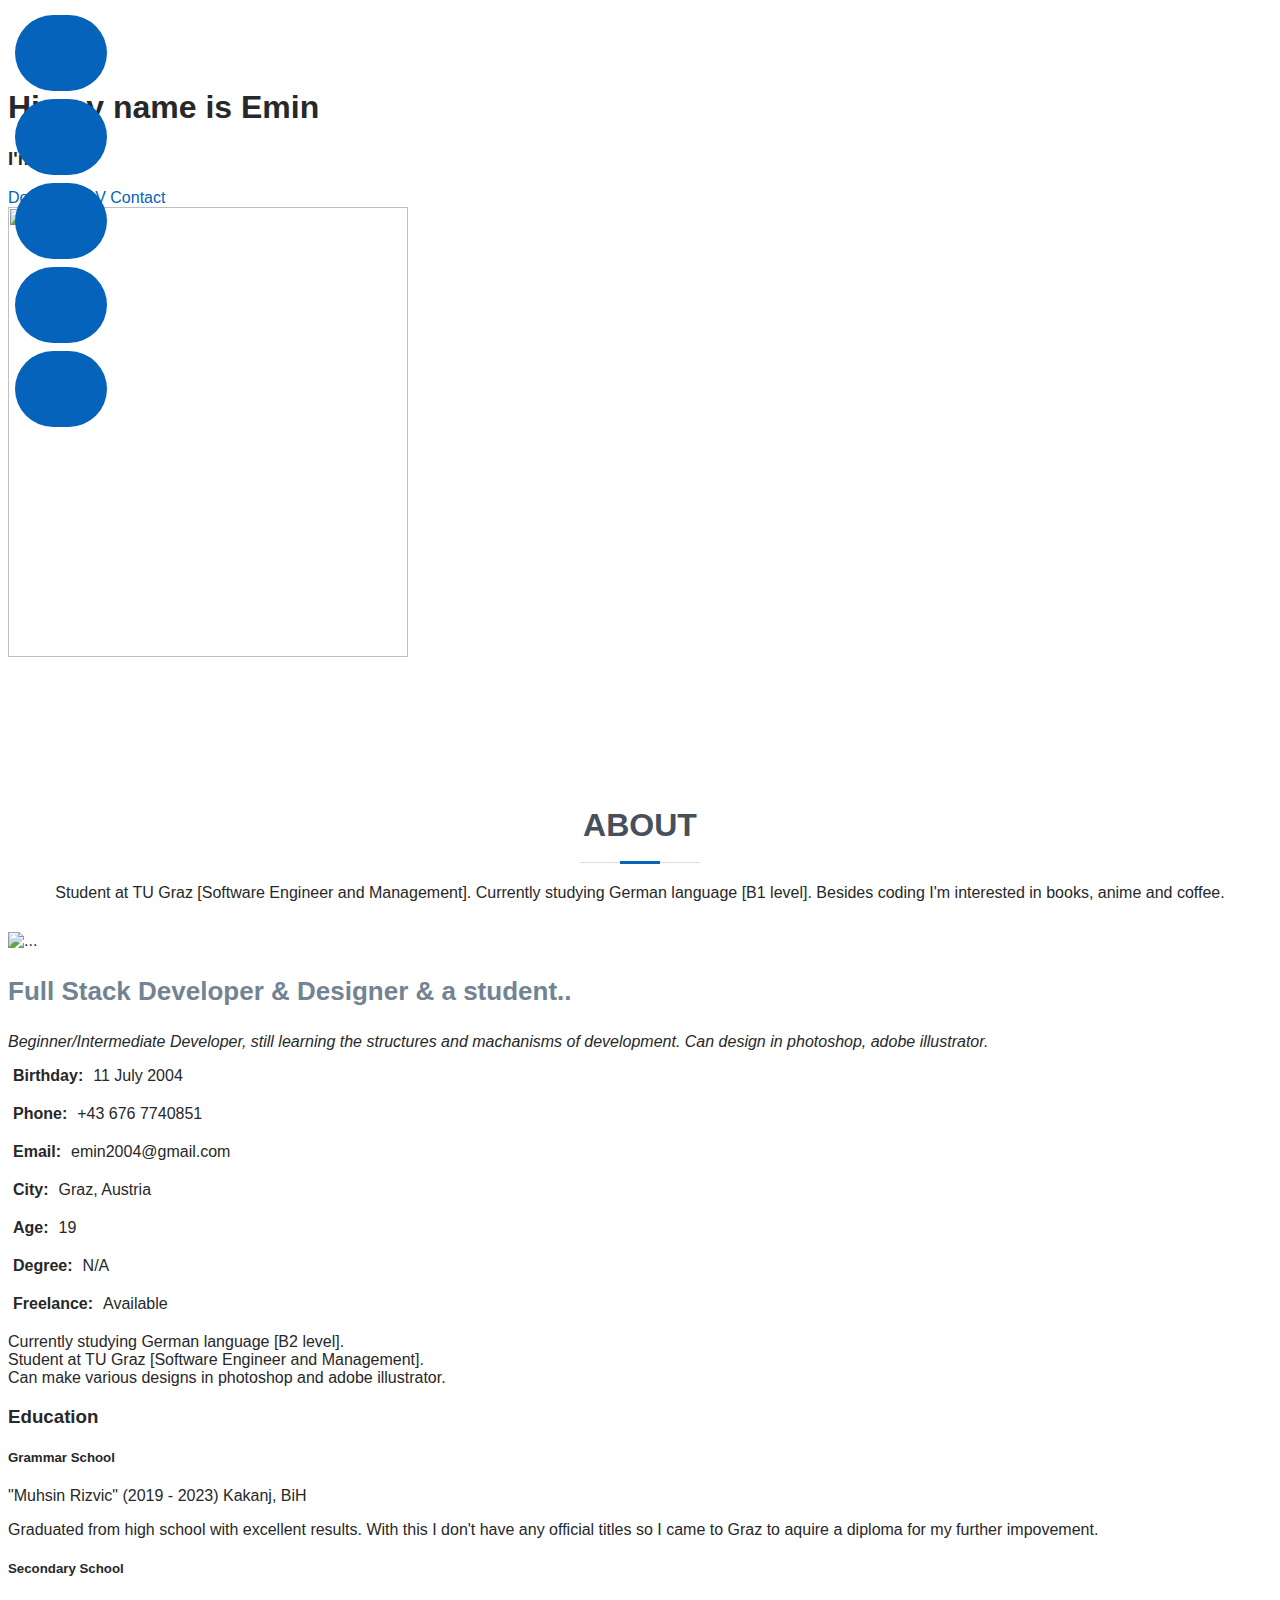
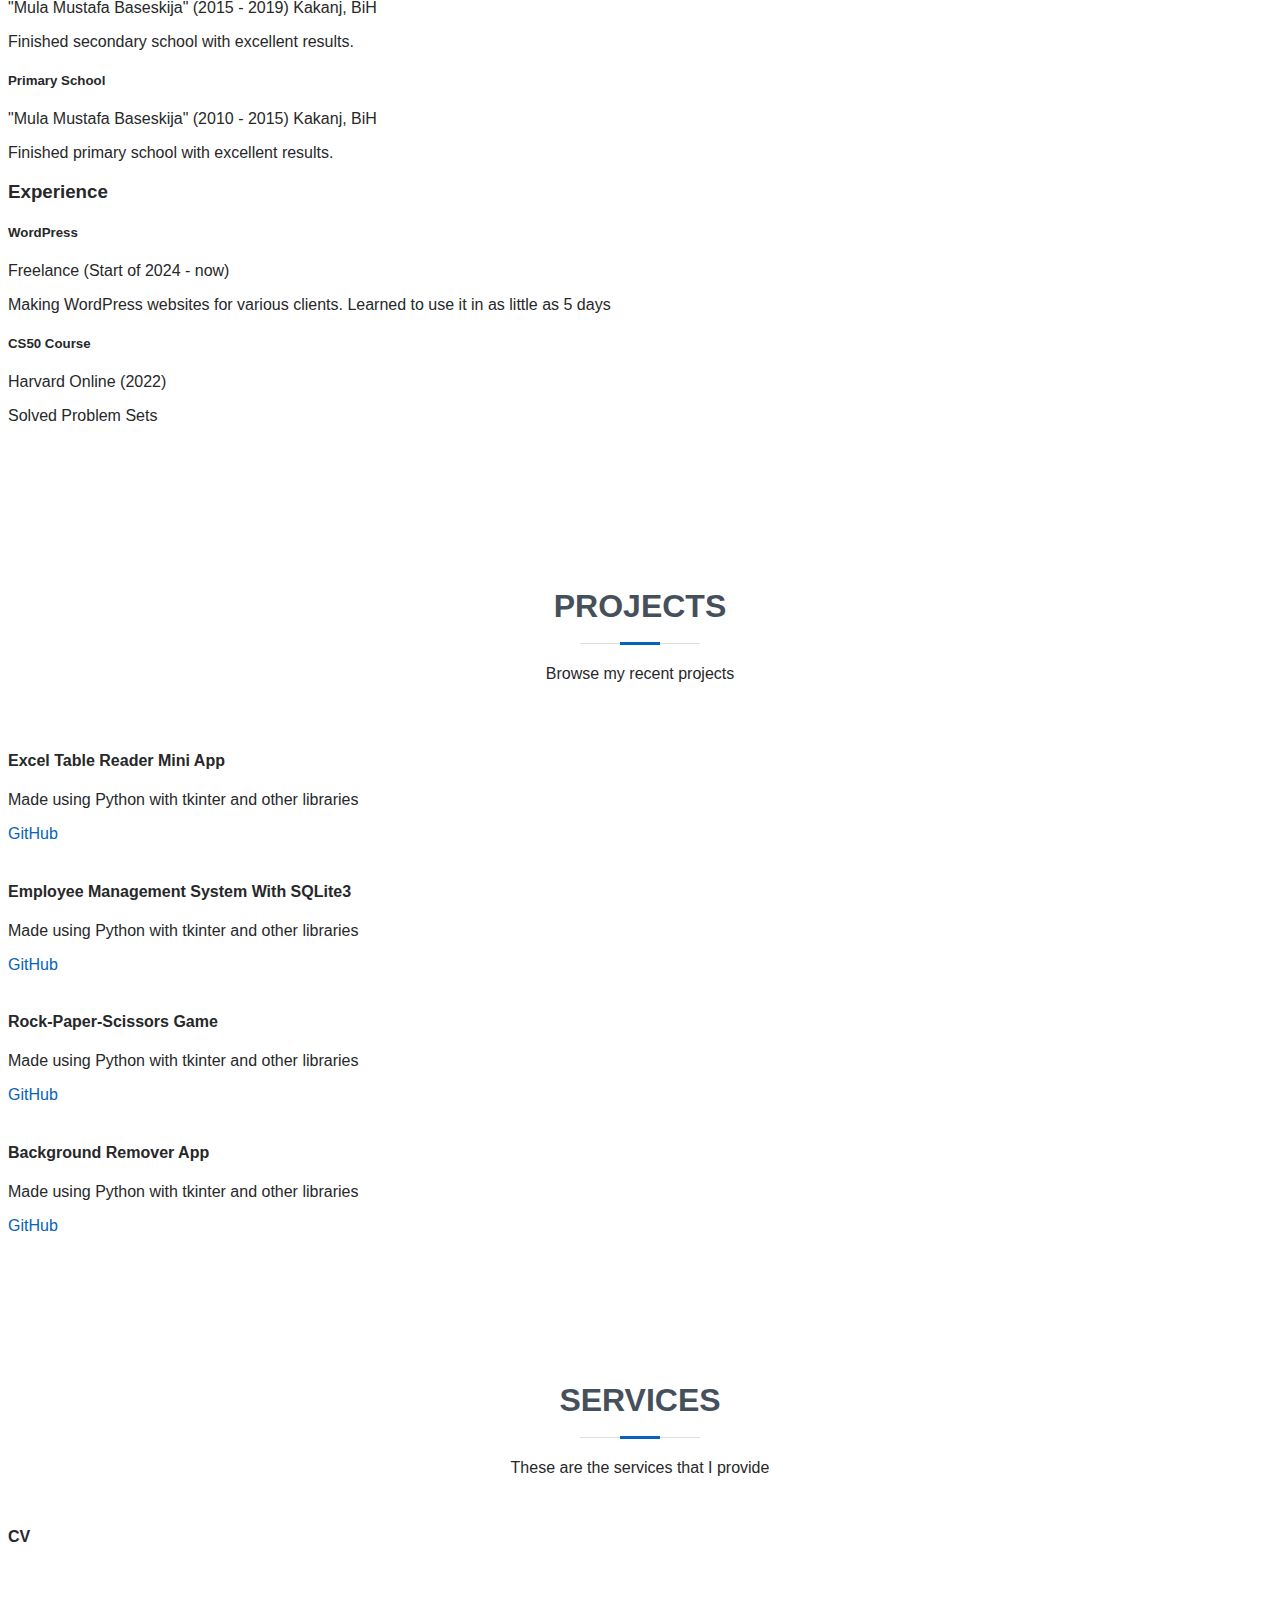
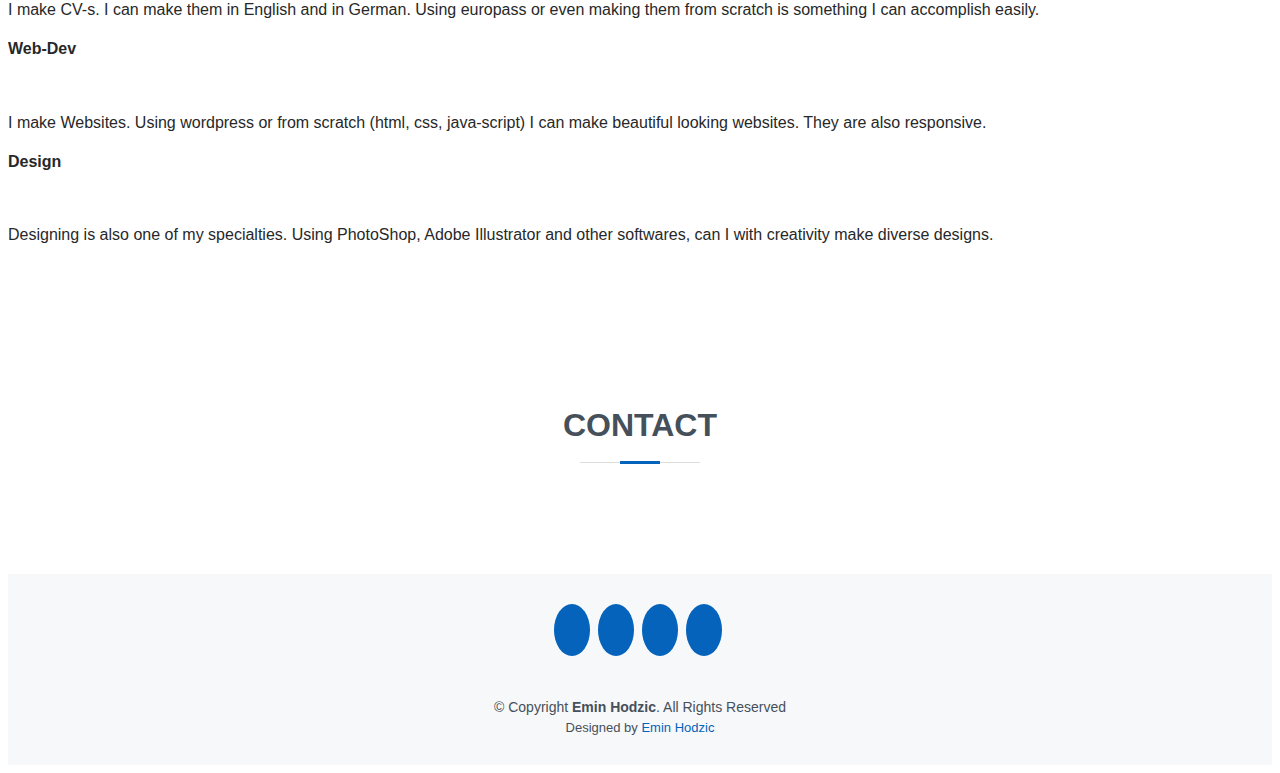
==== main.html @ d84a98c2 "Add files via upload" ====
<!DOCTYPE html>
<html lang="en">
<head>
    <meta charset="UTF-8">
    <meta name="viewport" content="width=device-width, initial-scale=1.0">
    <title>Emin Hodzic Personal-Web</title>

    <!-- Links to css files -->
    <link rel="stylesheet" href="./assets/css/bootstrap.min.css">
    <link rel="stylesheet" href="./assets/css/line-awesome.min.css">
    <link rel="stylesheet" href="./assets/css/style.css">
    <link rel="stylesheet" href="./assets/css/aos.css">
    <link rel="stylesheet" href="./assets/css/bootstrap-icons/bootstrap-icons.css">
    <link rel="stylesheet" href="./assets/css/boxicons/css/boxicons.min.css">

</head>

<body id="body">
  <!-------------------Mobile Nav Button------------------->
  <i class="bi bi-list mobile-nav-toggle d-lg-none"></i>

  <!-------------------Header------------------->
  <header id="header" class="d-flex flex-column justify-content-center">
      <!-- nav-menu -->
      <nav id="navbar" class="navbar nav-menu fixed-center">
          <ul>
            <li><a href="#profile" class="nav-link scrollto active"><i class="bx bx-home"></i> <span>Home</span></a></li>
            <li><a href="#about" class="nav-link scrollto active"><i class="bx bx-user"></i> <span>About</span></a></li>
            <!--<li><a href="#skills" class="nav-link scrollto active"><i class="bx bx-check"></i></i> <span>Skills</span></a></li>-->
            <li><a href="#projects" class="nav-link scrollto active"><i class="bx bx-book-content"></i> <span>Projects</span></a></li>
            <li><a href="#services" class="nav-link scrollto active"><i class="bx bx-server"></i> <span>Services</span></a></li>
            <li><a href="#contact" class="nav-link scrollto active"><i class="bx bx-envelope"></i> <span>Contact</span></a></li>
          </ul>
        </nav>
        <!-- nav-menu -->
  </header>

  <!--------------------Hero-------------------->
  <section id="profile" class="home">
    <div class="home-content">
      <h1>Hi, my name is <span>Emin</span></h1>
      <h3 class="text-animation">I'm a <span class="typed" data-typed-items="Developer, Web-Dev, Designer, Student"></span></h3>
      <div class="social-icons">
        <a href="https://www.instagram.com/emin11.7/"><i class="bx bxl-instagram"></i></a>
        <a href="https://github.com/Emin1107"><i class="bx bxl-github"></i></a>
        <a href="https://api.whatsapp.com/send?phone=387603103434"><i class="bx bxl-whatsapp"></i></a>
        <a href="https://www.linkedin.com/in/emin-hod%C5%BEi%C4%87-aa8116259/"><i class="bx bxl-linkedin"></i></a>
      </div>

      <div class="btn-group">
        <a class="btn" onclick="window.open('./assets/Emin Hodžić CV 04.2024.pdf')">Download CV</a>
        <a class="btn" onclick="location.href='#contact'">Contact</a>
      </div>

    </div>

      <div class="home-img">
        <img src="./assets/Mein Photos/RAAAAA.jpg" alt="" width="400px" height="450px">
      </div>
  </section>

  <!--------------------About---------------------->
  <section id="about" class="about">
      <div class="section-title">
        <h2>About</h2>
        <p>Student at TU Graz [Software Engineer and Management]. 
          Currently studying German language [B1 level]. 
          Besides coding I'm interested in books, anime and coffee.</p>
      </div>

      <div class="row">
        <div class="col-lg-3">
          <img src="./assets/Mein Photos/Main Photo.jpg" class="img-fluid" alt="...">
        </div>

        <div class="col-lg-8 pt-4 pt-lg-0 content">
          <h3>Full Stack Developer &amp; Designer &amp; a student..</h3>
          <p class="fst-italic">
            <i>Beginner/Intermediate Developer, still learning the structures and machanisms of development. 
              Can design in photoshop, adobe illustrator.</i>
          </p>
          <div class="row">
            <div class="col-lg-6">
              <ul>
                <li><i class="bi bi-chevron-right"></i> <strong>Birthday:</strong> <span>11 July 2004</span></li>
                <li><i class="bi bi-chevron-right"></i> <strong>Phone:</strong> <span>+43 676 7740851</span></li>
                <li><i class="bi bi-chevron-right"></i> <strong>Email:</strong> <span>emin2004@gmail.com</span></li>
                <li><i class="bi bi-chevron-right"></i> <strong>City:</strong> <span>Graz, Austria</span></li>
              </ul>
            </div>
            <div class="col-lg-6">
              <ul>
                <li><i class="bi bi-chevron-right"></i> <strong>Age:</strong> <span>19</span></li>
                <li><i class="bi bi-chevron-right"></i> <strong>Degree:</strong> <span>N/A</span></li>
                <li><i class="bi bi-chevron-right"></i> <strong>Freelance:</strong> <span>Available</span></li>
              </ul>
            </div>
            <p>
              Currently studying German language [B2 level]. <br>
              Student at TU Graz [Software Engineer and Management]. <br> 
              Can make various designs in photoshop and adobe illustrator.
            </p>
          </div>
        </div>
      </div>

      <!------------------Education-------------------->
      <div class="row gy-5 pt-4">
        <div class="col-lg-6">
          
          <h3 class="mb-2">Education</h3>
          <div class="row gy-4">

            <div class="col-12 p-2">
              <div class="bg-base p-4 rounded shadow-eff">
                <h5>Grammar School</h5>
                <p class="year">"Muhsin Rizvic" (2019 - 2023) Kakanj, BiH</p>
                <p class="text">Graduated from high school with excellent results. With this I don't have any official titles so I came to Graz to aquire a diploma for my further impovement.</p>
              </div>
            </div>

            <div class="col-12 p-2">
              <div class="bg-base p-4 rounded shadow-eff">
                <h5>Secondary School</h5>
                <p class="year">"Mula Mustafa Baseskija" (2015 - 2019) Kakanj, BiH</p>
                <p class="text">Finished secondary school with excellent results.</p>
              </div>
            </div>

            <div class="col-12 p-2">
              <div class="bg-base p-4 rounded shadow-eff">
                <h5>Primary School</h5>
                <p class="year">"Mula Mustafa Baseskija" (2010 - 2015) Kakanj, BiH</p>
                <p class="text">Finished primary school with excellent results.</p>
              </div>
            </div>

          </div>
          
        </div>
        
        <div class="col-lg-6">
          <h3 class="mb-2">Experience</h3>
          <div class="row gy-4">

            <div class="col-12 p-2">
              <div class="bg-base p-4 rounded shadow-eff">
                <h5>WordPress</h5>
                <p class="year">Freelance (Start of 2024 - now)</p>
                <p class="text">Making WordPress websites for various clients. Learned to use it in as little as 5 days</p>
              </div>
            </div>

            <div class="col-12 p-2">
              <div class="bg-base p-4 rounded shadow-eff">
                <h5>CS50 Course</h5>
                <p class="year">Harvard Online (2022)</p>
                <p class="text">Solved Problem Sets</p>
              </div>
            </div>


          </div>
        </div>

      </div>
  </section>

  <!-- to be made or not will see <section id="skills" class="skills">
    <div class="section-title">
      <h2>SKILLS</h2>
    </div>
    
    <div class="section-container">
        <div class="row skills-content">
          <div class="col-lg-6">

            <div class="progress">
              <span class="skill">C <i class="val">70%</i></span>
              <div class="progress-bar-wrap">
                <div class="progress-bar" role="progressbar" aria-valuenow="70" aria-valuemin="0" aria-valuemax="100"></div>
              </div>
            </div>
            
            <div class="progress">
              <span class="skill">C++ <i class="val">50%</i></span>
              <div class="progress-bar-wrap">
                <div class="progress-bar" role="progressbar" aria-valuenow="50" aria-valuemin="0" aria-valuemax="100"></div>
              </div>
            </div>

            <div class="progress">
              <span class="skill">Python <i class="val">45%</i></span>
              <div class="progress-bar-wrap">
                <div class="progress-bar" role="progressbar" aria-valuenow="45" aria-valuemin="0" aria-valuemax="100"></div>
              </div>
            </div>

            <div class="progress">
              <span class="skill">SQL <i class="val">80%</i></span>
              <div class="progress-bar-wrap">
                <div class="progress-bar" role="progressbar" aria-valuenow="80" aria-valuemin="0" aria-valuemax="100"></div>
              </div>
            </div>

            <div class="progress">
              <span class="skill">PHOTOSHOP <i class="val">55%</i></span>
              <div class="progress-bar-wrap">
                <div class="progress-bar" role="progressbar" aria-valuenow="55" aria-valuemin="0" aria-valuemax="100"></div>
              </div>
            </div>

            <div class="progress">
              <span class="skill">WordPress <i class="val">40%</i></span>
              <div class="progress-bar-wrap">
                <div class="progress-bar" role="progressbar" aria-valuenow="40" aria-valuemin="0" aria-valuemax="100"></div>
              </div>
            </div>

          </div>
          
          <div class="col-lg-6">

            <div class="progress">
              <span class="skill">HTML <i class="val">70%</i></span>
              <div class="progress-bar-wrap">
                <div class="progress-bar" role="progressbar" aria-valuenow="70" aria-valuemin="0" aria-valuemax="100"></div>
              </div>
            </div>
            
            <div class="progress">
              <span class="skill">CSS <i class="val">40%</i></span>
              <div class="progress-bar-wrap">
                <div class="progress-bar" role="progressbar" aria-valuenow="40" aria-valuemin="0" aria-valuemax="100"></div>
              </div>
            </div>

            <div class="progress">
              <span class="skill">JavaScript <i class="val">35%</i></span>
              <div class="progress-bar-wrap">
                <div class="progress-bar" role="progressbar" aria-valuenow="35" aria-valuemin="0" aria-valuemax="100"></div>
              </div>
            </div>

            <div class="progress">
              <span class="skill">BootStrap <i class="val">55%</i></span>
              <div class="progress-bar-wrap">
                <div class="progress-bar" role="progressbar" aria-valuenow="55" aria-valuemin="0" aria-valuemax="100"></div>
              </div>
            </div>

            <div class="progress">
              <span class="skill">Adobe illustrator <i class="val">75%</i></span>
              <div class="progress-bar-wrap">
                <div class="progress-bar" role="progressbar" aria-valuenow="75" aria-valuemin="0" aria-valuemax="100"></div>
              </div>
            </div>

            <div class="progress">
              <span class="skill">Sh*tPosting <i class="val">100%</i></span>
              <div class="progress-bar-wrap">
                <div class="progress-bar" role="progressbar" aria-valuenow="100" aria-valuemin="0" aria-valuemax="100"></div>
              </div>
            </div>

          </div>
        </div>
    </div>  
  </section>-->

  <!-------------------Projects-------------------->
  <section id="projects" class="projects">
    <div class="section-title">
      <h2>Projects</h2>
      <p>Browse my recent projects</p>
    </div>

    <div class="row">
      <div class="col-lg-4 pb-4">
        <div class="card-custom rounded bg-base shadow-eff">
          <div class="card-custom-img rounded">
            <img class="rounded img-fluid" src="./assets/portfolio/Portfolio-Excel-Reader-App-main.png" alt="">
          </div>
          <div class="card-custom-content p-4">
            <h4>Excel Table Reader Mini App</h4>
            <p>Made using Python with tkinter and other libraries</p>
            <a href="https://github.com/Emin1107/Simple-Excel-Reader" class="link-custom">GitHub</a>
          </div>
        </div>
      </div>
      <div class="col-lg-4 pb-4">
        <div class="card-custom rounded bg-base shadow-eff">
          <div class="card-custom-img rounded">
            <img class="rounded img-fluid" src="./assets/portfolio/Portfolio-MEMS-Management-System-App-main.png" alt="">
          </div>
          <div class="card-custom-content p-4">
            <h4>Employee Management System With SQLite3</h4>
            <p>Made using Python with tkinter and other libraries</p>
            <a href="https://github.com/Emin1107/Mini-App-Employee-Management-System-with-SQLite3" class="link-custom">GitHub</a>
          </div>
        </div>
      </div>
      <div class="col-lg-4 pb-4">
        <div class="card-custom rounded bg-base shadow-eff">
          <div class="card-custom-img rounded">
            <img class="rounded img-fluid" src="./assets/portfolio/Portfolio-RPS-Mini-Project-App-main.png" alt="">
          </div>
          <div class="card-custom-content p-4">
            <h4>Rock-Paper-Scissors Game</h4>
            <p>Made using Python with tkinter and other libraries</p>
            <a href="https://github.com/Emin1107/RPS-Mini-Game-Project" class="link-custom">GitHub</a>
          </div>
        </div>
      </div>
    </div>
    
    <div class="row">
      <div class="col-lg-4">
        <div class="card-custom rounded bg-base shadow-eff">
          <div class="card-custom-img rounded">
            <img class="rounded img-fluid" src="./assets/portfolio/Portfolio-Removing-Background-App-main.png" alt="">
          </div>
          <div class="card-custom-content p-4">
            <h4>Background Remover App</h4>
            <p>Made using Python with tkinter and other libraries</p>
            <a href="https://github.com/Emin1107/Removing-Background-Mini-App" class="link-custom">GitHub</a>
          </div>
        </div>
      </div>
    </div>


  </section>
  
  <!-------------------Services--------------------> 
  <section id="services" class="services">
    <div class="section-title">
      <h2>Services</h2>
      <p>These are the services that I provide</p>
    </div>

      <div class="row">
        <div class="col-md-4 pb-4">
          <div class="service p-4 bg-base rounded shadow-eff">
            <div class="d-flex align-items-center p-3">
              <h4 class="mr-2 mb-2 mt-2">CV</h4>
              <img class="rounded img-fluid iconbox" src="./assets/services/cv.png" alt="">
            </div>
            <p>I make CV-s. I can make them in English and in German. Using europass or even making them from scratch is something I can accomplish easily.</p>
          </div>
        </div>

        <div class="col-md-4 pb-4">
          <div class="service p-4 bg-base rounded shadow-eff">
            <div class="d-flex align-items-center p-3">
              <h4 class="mr-2 mb-2 mt-2">Web-Dev</h4> 
              <img class="rounded img-fluid iconbox" src="./assets/services/webdev.png" alt="">
            </div>
            <p>I make Websites. Using wordpress or from scratch (html, css, java-script) I can make beautiful looking websites. They are also responsive.</p>
          </div>
        </div>

        <div class="col-md-4 pb-4">
          <div class="service p-4 bg-base rounded shadow-eff">
            <div class="d-flex align-items-center p-3">
              <h4 class="mr-2 mb-2 mt-2">Design</h4> 
              <img class="rounded img-fluid iconbox" src="./assets/services/design-thinking.png" alt="">
            </div>
            <p>Designing is also one of my specialties. Using PhotoShop, Adobe Illustrator and other softwares, can I with creativity make diverse designs.</p>
          </div>
        </div>


  </section>

  <!-------------------Contact--------------------->
  <section id="contact" class="contact">
    <div class="section-title align-items-center justify-content-center">
      <h2>Contact</h2>
      <p></p>
      <div class="social-icons2">
        <a href="https://www.instagram.com/emin11.7/"><i class="bx bxl-instagram"></i></a>
        <a href="tel:+436767740851"><i class="bx bx-phone"></i></a>
        <a href="https://api.whatsapp.com/send?phone=387603103434"><i class="bx bxl-whatsapp"></i></a>
        <a href="mailto:emin200411@gmail.com"><i class='bx bx-envelope'></i></a>
      </div>
    </div>

  </section>


  <!------------------------FOOTER----------------------->   
  <footer id="footer">
    <!--<div class="container">
      <h3>Emin Hodzic</h3>
      <p>Student at TU Graz [Software Engineer and Management]. Currently studying German language [B2 level]. Besides coding I'm interested in books, anime and coffee.</p>
    </div>-->
    <div class="social-links">
      <a href="https://www.facebook.com/emin1107/" class="facebook"><i class="bx bxl-facebook"></i></a>
      <a href="https://www.instagram.com/emin11.7/" class="instagram"><i class="bx bxl-instagram"></i></a>
      <a href="https://github.com/Emin1107" class="github"><i class="bx bxl-github"></i></a>
      <a href="https://www.linkedin.com/in/emin-hod%C5%BEi%C4%87-aa8116259/" class="linkedin"><i class="bx bxl-linkedin"></i></a>
    </div>
    <div class="copyright">
      &copy; Copyright <strong><span>Emin Hodzic</span></strong>. All Rights Reserved
    </div>
    <div class="credits">
      Designed by <a href="https://github.com/Emin1107">Emin Hodzic</a>
    </div>
  </footer>
  
  <!------------------------- Js Files ----------------------------->
  <script src="./assets/js/bootstrap.bundle.min.js"></script>
  <script src="./assets/js/aos.js"></script>
  <script src="./assets/js/typed.umd.js"></script>
  <script src="./assets/js/script.js"></script>
</body>
</html>
---- assets/css/style.css ----
/**
* Template Name: MyResume
* Updated: Sep 18 2023 with Bootstrap v5.3.2
* Template URL: https://bootstrapmade.com/free-html-bootstrap-template-my-resume/
* Author: BootstrapMade.com
* License: https://bootstrapmade.com/license/
*/

/*--------------------------------------------------------------
# General
--------------------------------------------------------------*/
body {
  font-family: "Open Sans", sans-serif;
  color: #272829;
}

a {
  color: #0563bb;
  text-decoration: none;
}

a:hover {
  color: #067ded;
  text-decoration: none;
}

h1,
h2,
h3,
h4,
h5,
h6 {
  font-family: "Raleway", sans-serif;
}

/*--------------------------------------------------------------
# Back to top button
--------------------------------------------------------------*/
.back-to-top {
  position: fixed;
  visibility: hidden;
  opacity: 0;
  right: 15px;
  bottom: 15px;
  z-index: 996;
  background: #0563bb;
  width: 40px;
  height: 40px;
  border-radius: 50px;
  transition: all 0.4s;
}

.back-to-top i {
  font-size: 28px;
  color: #fff;
  line-height: 0;
}

.back-to-top:hover {
  background: #0678e3;
  color: #fff;
}

.back-to-top.active {
  visibility: visible;
  opacity: 1;
}

/*--------------------------------------------------------------
# Preloader
--------------------------------------------------------------*/
#preloader {
  position: fixed;
  top: 0;
  left: 0;
  right: 0;
  bottom: 0;
  z-index: 9999;
  overflow: hidden;
  background: #fff;
}

#preloader:before {
  content: "";
  position: fixed;
  top: calc(50% - 30px);
  left: calc(50% - 30px);
  border: 6px solid #0563bb;
  border-top-color: #fff;
  border-bottom-color: #fff;
  border-radius: 50%;
  width: 60px;
  height: 60px;
  animation: animate-preloader 1s linear infinite;
}

@keyframes animate-preloader {
  0% {
    transform: rotate(0deg);
  }

  100% {
    transform: rotate(360deg);
  }
}

/*--------------------------------------------------------------
# Disable aos animation delay on mobile devices
--------------------------------------------------------------*/
@media screen and (max-width: 768px) {
  [data-aos-delay] {
    transition-delay: 0 !important;
  }
}

/*--------------------------------------------------------------
# Header
--------------------------------------------------------------*/
#header {
  position: fixed;
  top: 0;
  left: 0;
  bottom: 0;
  z-index: 9997;
  transition: all 0.5s;
  padding: 15px;
  overflow-y: auto;
}

@media (max-width: 991px) {
  #header {
    width: 300px;
    background: #fff;
    border-right: 1px solid #e6e9ec;
    left: -300px;
  }
}

@media (min-width: 991px) {
  #main {
    margin-left: 100px;
  }
}

/*--------------------------------------------------------------
# Navigation Menu
--------------------------------------------------------------*/
/**
* Desktop Navigation 
*/
.nav-menu {
  padding: 0;
  display: block;
}

.nav-menu * {
  margin: 0;
  padding: 0;
  list-style: none;
}

.nav-menu>ul>li {
  position: relative;
  white-space: nowrap;
}

.nav-menu a,
.nav-menu a:focus {
  display: flex;
  align-items: center;
  color: #45505b;
  padding: 10px 18px;
  margin-bottom: 8px;
  transition: 0.3s;
  font-size: 15px;
  border-radius: 50px;
  background: #f2f3f5;
  height: 56px;
  width: 100%;
  overflow: hidden;
  transition: 0.3s;
}

.nav-menu a i,
.nav-menu a:focus i {
  font-size: 20px;
}

.nav-menu a span,
.nav-menu a:focus span {
  padding: 0 5px 0 7px;
  color: #45505b;
}

@media (min-width: 992px) {

  .nav-menu a,
  .nav-menu a:focus {
    width: 56px;
  }

  .nav-menu a span,
  .nav-menu a:focus span {
    display: none;
    color: #fff;
  }
}

.nav-menu a:hover,
.nav-menu .active,
.nav-menu .active:focus,
.nav-menu li:hover>a {
  color: #fff;
  background: #0563bb;
}

.nav-menu a:hover span,
.nav-menu .active span,
.nav-menu .active:focus span,
.nav-menu li:hover>a span {
  color: #fff;
}

.nav-menu a:hover,
.nav-menu li:hover>a {
  width: 100%;
  color: #fff;
}

.nav-menu a:hover span,
.nav-menu li:hover>a span {
  display: block;
}

/**
* Mobile Navigation 
*/
.mobile-nav-toggle {
  position: fixed;
  right: 10px;
  top: 10px;
  z-index: 9998;
  border: 0;
  background: none;
  font-size: 28px;
  transition: all 0.4s;
  outline: none !important;
  line-height: 0;
  cursor: pointer;
  border-radius: 50px;
  padding: 5px;
}

.mobile-nav-toggle i {
  color: #45505b;
}

.mobile-nav-active {
  overflow: hidden;
}

.mobile-nav-active #header {
  left: 0;
}

.mobile-nav-active .mobile-nav-toggle {
  color: #fff;
  background-color: #0563bb;
}

/*--------------------------------------------------------------
# Hero Section
--------------------------------------------------------------*/
#hero {
  width: 100%;
  height: 100ch;
  background: url("../img/hero bg 1.5.png") top right no-repeat;
  background-size: cover;
  position: relative;
}

@media (min-width: 992px) {
  #hero {
    padding-left: 160px;
  }
}

#hero:before {
  content: "";
  background: rgba(255, 255, 255, 0.7);
  position: absolute;
  bottom: 0;
  top: 0;
  left: 0;
  right: 0;
}

#hero h1 {
  margin: 0;
  font-size: 64px;
  font-weight: 700;
  line-height: 56px;
  color: #45505b;
}

#hero p {
  color: #45505b;
  margin: 15px 0 0 0;
  font-size: 26px;
  font-family: "Poppins", sans-serif;
}

#hero p span {
  color: #0563bb;
  letter-spacing: 1px;
}

#hero .social-links {
  margin-top: 30px;
}

#hero .social-links a {
  font-size: 24px;
  display: inline-block;
  color: #45505b;
  line-height: 1;
  margin-right: 20px;
  transition: 0.3s;
}

#hero .social-links a:hover {
  color: #0563bb;
}

@media (max-width: 992px) {
  #hero {
    text-align: center;
  }

  #hero h1 {
    font-size: 32px;
    line-height: 36px;
  }

  #hero p {
    margin-top: 10px;
    font-size: 20px;
    line-height: 24px;
  }
}

/*--------------------------------------------------------------
# Sections General
--------------------------------------------------------------*/
section {
  padding: 60px 0;
  overflow: hidden;
}

.section-title {
  text-align: center;
  padding-bottom: 30px;
}

.section-title h2 {
  font-size: 32px;
  font-weight: bold;
  text-transform: uppercase;
  margin-bottom: 20px;
  padding-bottom: 20px;
  position: relative;
  color: #45505b;
}

.section-title h2::before {
  content: "";
  position: absolute;
  display: block;
  width: 120px;
  height: 1px;
  background: #ddd;
  bottom: 1px;
  left: calc(50% - 60px);
}

.section-title h2::after {
  content: "";
  position: absolute;
  display: block;
  width: 40px;
  height: 3px;
  background: #0563bb;
  bottom: 0;
  left: calc(50% - 20px);
}

.section-title p {
  margin-bottom: 0;
}

/*--------------------------------------------------------------
# About
--------------------------------------------------------------*/
.about .content h3 {
  font-weight: 700;
  font-size: 26px;
  color: #728394;
}

.about .content ul {
  list-style: none;
  padding: 0;
}

.about .content ul li {
  margin-bottom: 20px;
  display: flex;
  align-items: center;
}

.about .content ul strong {
  margin-right: 10px;
}

.about .content ul i {
  font-size: 16px;
  margin-right: 5px;
  color: #0563bb;
  line-height: 0;
}

.about .content p:last-child {
  margin-bottom: 0;
}

/*--------------------------------------------------------------
# Facts
--------------------------------------------------------------*/
.facts .count-box {
  padding: 30px 30px 25px 30px;
  margin-top: 30px;
  width: 100%;
  position: relative;
  text-align: center;
  background: #fff;
}

.facts .count-box i {
  position: absolute;
  top: -25px;
  left: 50%;
  transform: translateX(-50%);
  font-size: 24px;
  background: #0563bb;
  color: #fff;
  border-radius: 50px;
  display: inline-flex;
  align-items: center;
  justify-content: center;
  width: 48px;
  height: 48px;
}

.facts .count-box span {
  font-size: 36px;
  display: block;
  font-weight: 600;
  color: #011426;
}

.facts .count-box p {
  padding: 0;
  margin: 0;
  font-family: "Raleway", sans-serif;
  font-size: 14px;
}

/*--------------------------------------------------------------
# Akills
--------------------------------------------------------------*/
.skills .progress {
  height: 60px;
  display: block;
  background: none;
  border-radius: 0;
}

.skills .progress .skill {
  padding: 10px 0;
  margin: 0;
  text-transform: uppercase;
  display: block;
  font-weight: 600;
  font-family: "Poppins", sans-serif;
  color: #45505b;
}

.skills .progress .skill .val {
  float: right;
  font-style: normal;
}

.skills .progress-bar-wrap {
  background: #f2f3f5;
}

.skills .progress-bar {
  width: 1px;
  height: 10px;
  transition: 0.9s;
  background-color: #0563bb;
}

/*--------------------------------------------------------------
# Resume
--------------------------------------------------------------*/
.resume .resume-title {
  font-size: 26px;
  font-weight: 700;
  margin-top: 20px;
  margin-bottom: 20px;
  color: #45505b;
}

.resume .resume-item {
  padding: 0 0 20px 20px;
  margin-top: -2px;
  border-left: 2px solid #0563bb;
  position: relative;
}

.resume .resume-item h4 {
  line-height: 18px;
  font-size: 18px;
  font-weight: 600;
  text-transform: uppercase;
  font-family: "Poppins", sans-serif;
  color: #0563bb;
  margin-bottom: 10px;
}

.resume .resume-item h5 {
  font-size: 16px;
  background: #f7f8f9;
  padding: 5px 15px;
  display: inline-block;
  font-weight: 600;
  margin-bottom: 10px;
}

.resume .resume-item ul {
  padding-left: 20px;
}

.resume .resume-item ul li {
  padding-bottom: 10px;
}

.resume .resume-item:last-child {
  padding-bottom: 0;
}

.resume .resume-item::before {
  content: "";
  position: absolute;
  width: 16px;
  height: 16px;
  border-radius: 50px;
  left: -9px;
  top: 0;
  background: #fff;
  border: 2px solid #0563bb;
}

/*--------------------------------------------------------------
# Portfolio
--------------------------------------------------------------*/
.portfolio .portfolio-item {
  margin-bottom: 30px;
}

.portfolio #portfolio-flters {
  padding: 0;
  margin: 0 auto 25px auto;
  list-style: none;
  text-align: center;
  background: #fff;
  border-radius: 50px;
  padding: 2px 15px;
}

.portfolio #portfolio-flters li {
  cursor: pointer;
  display: inline-block;
  padding: 10px 15px;
  font-size: 14px;
  font-weight: 600;
  line-height: 1;
  text-transform: uppercase;
  color: #272829;
  margin-bottom: 5px;
  transition: all 0.3s ease-in-out;
}

.portfolio #portfolio-flters li:hover,
.portfolio #portfolio-flters li.filter-active {
  color: #0563bb;
}

.portfolio #portfolio-flters li:last-child {
  margin-right: 0;
}

.portfolio .portfolio-wrap {
  transition: 0.3s;
  position: relative;
  overflow: hidden;
  z-index: 1;
  background: rgba(69, 80, 91, 0.8);
}

.portfolio .portfolio-wrap::before {
  content: "";
  background: rgba(255, 255, 255, 0.7);
  position: absolute;
  left: 30px;
  right: 30px;
  top: 30px;
  bottom: 30px;
  transition: all ease-in-out 0.3s;
  z-index: 2;
  opacity: 0;
}

.portfolio .portfolio-wrap .portfolio-info {
  opacity: 0;
  position: absolute;
  top: 0;
  left: 0;
  right: 0;
  bottom: 0;
  text-align: center;
  z-index: 3;
  transition: all ease-in-out 0.3s;
  display: flex;
  flex-direction: column;
  justify-content: center;
  align-items: center;
}

.portfolio .portfolio-wrap .portfolio-info::before {
  display: block;
  content: "";
  width: 48px;
  height: 48px;
  position: absolute;
  top: 35px;
  left: 35px;
  border-top: 3px solid #d7dce1;
  border-left: 3px solid #d7dce1;
  transition: all 0.5s ease 0s;
  z-index: 9994;
}

.portfolio .portfolio-wrap .portfolio-info::after {
  display: block;
  content: "";
  width: 48px;
  height: 48px;
  position: absolute;
  bottom: 35px;
  right: 35px;
  border-bottom: 3px solid #d7dce1;
  border-right: 3px solid #d7dce1;
  transition: all 0.5s ease 0s;
  z-index: 9994;
}

.portfolio .portfolio-wrap .portfolio-info h4 {
  font-size: 20px;
  color: #45505b;
  font-weight: 600;
}

.portfolio .portfolio-wrap .portfolio-info p {
  color: #45505b;
  font-size: 14px;
  text-transform: uppercase;
  padding: 0;
  margin: 0;
}

.portfolio .portfolio-wrap .portfolio-links {
  text-align: center;
  z-index: 4;
}

.portfolio .portfolio-wrap .portfolio-links a {
  color: #45505b;
  margin: 0 2px;
  font-size: 28px;
  display: inline-block;
  transition: 0.3s;
}

.portfolio .portfolio-wrap .portfolio-links a:hover {
  color: #148af9;
}

.portfolio .portfolio-wrap:hover::before {
  top: 0;
  left: 0;
  right: 0;
  bottom: 0;
  opacity: 1;
}

.portfolio .portfolio-wrap:hover .portfolio-info {
  opacity: 1;
}

.portfolio .portfolio-wrap:hover .portfolio-info::before {
  top: 15px;
  left: 15px;
}

.portfolio .portfolio-wrap:hover .portfolio-info::after {
  bottom: 15px;
  right: 15px;
}

/*--------------------------------------------------------------
# Portfolio Details
--------------------------------------------------------------*/
.portfolio-details {
  padding-top: 40px;
}

.portfolio-details .portfolio-details-slider img {
  width: 100%;
}

.portfolio-details .portfolio-details-slider .swiper-pagination {
  margin-top: 20px;
  position: relative;
}

.portfolio-details .portfolio-details-slider .swiper-pagination .swiper-pagination-bullet {
  width: 12px;
  height: 12px;
  background-color: #fff;
  opacity: 1;
  border: 1px solid #0563bb;
}

.portfolio-details .portfolio-details-slider .swiper-pagination .swiper-pagination-bullet-active {
  background-color: #0563bb;
}

.portfolio-details .portfolio-info {
  padding: 30px;
  box-shadow: 0px 0 30px rgba(69, 80, 91, 0.08);
}

.portfolio-details .portfolio-info h3 {
  font-size: 22px;
  font-weight: 700;
  margin-bottom: 20px;
  padding-bottom: 20px;
  border-bottom: 1px solid #eee;
}

.portfolio-details .portfolio-info ul {
  list-style: none;
  padding: 0;
  font-size: 15px;
}

.portfolio-details .portfolio-info ul li+li {
  margin-top: 10px;
}

.portfolio-details .portfolio-description {
  padding-top: 30px;
}

.portfolio-details .portfolio-description h2 {
  font-size: 26px;
  font-weight: 700;
  margin-bottom: 20px;
}

.portfolio-details .portfolio-description p {
  padding: 0;
}

/*--------------------------------------------------------------
# Services
--------------------------------------------------------------*/
.services .icon-box {
  text-align: center;
  padding: 70px 20px 80px 20px;
  transition: all ease-in-out 0.3s;
  background: #fff;
  box-shadow: 0px 5px 90px 0px rgba(110, 123, 131, 0.05);
}

.services .icon-box .icon {
  margin: 0 auto;
  width: 100px;
  height: 100px;
  display: flex;
  align-items: center;
  justify-content: center;
  transition: ease-in-out 0.3s;
  position: relative;
}

.services .icon-box .icon i {
  font-size: 36px;
  transition: 0.5s;
  position: relative;
}

.services .icon-box .icon svg {
  position: absolute;
  top: 0;
  left: 0;
}

.services .icon-box .icon svg path {
  transition: 0.5s;
  fill: #f5f5f5;
}

.services .icon-box h4 {
  font-weight: 600;
  margin: 10px 0 15px 0;
  font-size: 22px;
}

.services .icon-box h4 a {
  color: #45505b;
  transition: ease-in-out 0.3s;
}

.services .icon-box p {
  line-height: 24px;
  font-size: 14px;
  margin-bottom: 0;
}

.services .icon-box:hover {
  border-color: #fff;
  box-shadow: 0px 0 35px 0 rgba(0, 0, 0, 0.08);
}

.services .iconbox-blue i {
  color: #47aeff;
}

.services .iconbox-blue:hover .icon i {
  color: #fff;
}

.services .iconbox-blue:hover .icon path {
  fill: #47aeff;
}

.services .iconbox-orange i {
  color: #ffa76e;
}

.services .iconbox-orange:hover .icon i {
  color: #fff;
}

.services .iconbox-orange:hover .icon path {
  fill: #ffa76e;
}

.services .iconbox-pink i {
  color: #e80368;
}

.services .iconbox-pink:hover .icon i {
  color: #fff;
}

.services .iconbox-pink:hover .icon path {
  fill: #e80368;
}

.services .iconbox-yellow i {
  color: #ffbb2c;
}

.services .iconbox-yellow:hover .icon i {
  color: #fff;
}

.services .iconbox-yellow:hover .icon path {
  fill: #ffbb2c;
}

.services .iconbox-red i {
  color: #ff5828;
}

.services .iconbox-red:hover .icon i {
  color: #fff;
}

.services .iconbox-red:hover .icon path {
  fill: #ff5828;
}

.services .iconbox-teal i {
  color: #11dbcf;
}

.services .iconbox-teal:hover .icon i {
  color: #fff;
}

.services .iconbox-teal:hover .icon path {
  fill: #11dbcf;
}

/*--------------------------------------------------------------
# Testimonials
--------------------------------------------------------------*/
.testimonials .section-header {
  margin-bottom: 40px;
}

.testimonials .testimonials-carousel,
.testimonials .testimonials-slider {
  overflow: hidden;
}

.testimonials .testimonial-item {
  text-align: center;
}

.testimonials .testimonial-item .testimonial-img {
  width: 120px;
  border-radius: 50%;
  border: 4px solid #fff;
  margin: 0 auto;
}

.testimonials .testimonial-item h3 {
  font-size: 20px;
  font-weight: bold;
  margin: 10px 0 5px 0;
  color: #111;
}

.testimonials .testimonial-item h4 {
  font-size: 14px;
  color: #999;
  margin: 0 0 15px 0;
}

.testimonials .testimonial-item .quote-icon-left,
.testimonials .testimonial-item .quote-icon-right {
  color: #90c8fc;
  font-size: 26px;
}

.testimonials .testimonial-item .quote-icon-left {
  display: inline-block;
  left: -5px;
  position: relative;
}

.testimonials .testimonial-item .quote-icon-right {
  display: inline-block;
  right: -5px;
  position: relative;
  top: 10px;
}

.testimonials .testimonial-item p {
  font-style: italic;
  margin: 0 auto 15px auto;
}

.testimonials .swiper-pagination {
  margin-top: 20px;
  position: relative;
}

.testimonials .swiper-pagination .swiper-pagination-bullet {
  width: 12px;
  height: 12px;
  background-color: #fff;
  opacity: 1;
  border: 1px solid #0563bb;
}

.testimonials .swiper-pagination .swiper-pagination-bullet-active {
  background-color: #0563bb;
}

@media (min-width: 992px) {
  .testimonials .testimonial-item p {
    width: 80%;
  }
}

/*--------------------------------------------------------------
# Contact
--------------------------------------------------------------*/
.contact .info {
  width: 100%;
  background: #fff;
}

.contact .info i {
  font-size: 20px;
  color: #0563bb;
  float: left;
  width: 44px;
  height: 44px;
  background: #eef7ff;
  display: flex;
  justify-content: center;
  align-items: center;
  border-radius: 50px;
  transition: all 0.3s ease-in-out;
}

.contact .info h4 {
  padding: 0 0 0 60px;
  font-size: 22px;
  font-weight: 600;
  margin-bottom: 5px;
  color: #45505b;
}

.contact .info p {
  padding: 0 0 0 60px;
  margin-bottom: 0;
  font-size: 14px;
  color: #728394;
}

.contact .info .email,
.contact .info .phone {
  margin-top: 40px;
}

.contact .info .email:hover i,
.contact .info .address:hover i,
.contact .info .phone:hover i {
  background: #0563bb;
  color: #fff;
}

.contact .php-email-form {
  width: 100%;
  background: #fff;
}

.contact .php-email-form .form-group {
  padding-bottom: 8px;
}

.contact .php-email-form .error-message {
  display: none;
  color: #fff;
  background: #ed3c0d;
  text-align: left;
  padding: 15px;
  font-weight: 600;
}

.contact .php-email-form .error-message br+br {
  margin-top: 25px;
}

.contact .php-email-form .sent-message {
  display: none;
  color: #fff;
  background: #18d26e;
  text-align: center;
  padding: 15px;
  font-weight: 600;
}

.contact .php-email-form .loading {
  display: none;
  background: #fff;
  text-align: center;
  padding: 15px;
}

.contact .php-email-form .loading:before {
  content: "";
  display: inline-block;
  border-radius: 50%;
  width: 24px;
  height: 24px;
  margin: 0 10px -6px 0;
  border: 3px solid #18d26e;
  border-top-color: #eee;
  animation: animate-loading 1s linear infinite;
}

.contact .php-email-form input,
.contact .php-email-form textarea {
  border-radius: 4px;
  box-shadow: none;
  font-size: 14px;
}

.contact .php-email-form input[type=text],
.contact .php-email-form input[type=email] {
  height: 44px;
}

.contact .php-email-form textarea {
  padding: 10px 12px;
}

.contact .php-email-form button[type=submit] {
  background: #0563bb;
  border: 0;
  padding: 10px 35px;
  color: #fff;
  transition: 0.4s;
  border-radius: 50px;
}

.contact .php-email-form button[type=submit]:hover {
  background: #0678e3;
}

@keyframes animate-loading {
  0% {
    transform: rotate(0deg);
  }

  100% {
    transform: rotate(360deg);
  }
}

/*--------------------------------------------------------------
# Footer
--------------------------------------------------------------*/
#footer {
  background: #f7f8f9;
  color: #45505b;
  font-size: 14px;
  text-align: center;
  padding: 30px 0;
}

#footer h3 {
  font-size: 36px;
  font-weight: 700;
  position: relative;
  font-family: "Poppins", sans-serif;
  padding: 0;
  margin: 0 0 15px 0;
}

#footer p {
  font-size: 15;
  font-style: italic;
  padding: 0;
  margin: 0 0 40px 0;
}

#footer .social-links {
  margin: 0 0 40px 0;
}

#footer .social-links a {
  font-size: 18px;
  display: inline-block;
  background: #0563bb;
  color: #fff;
  line-height: 1;
  padding: 8px 0;
  margin-right: 4px;
  border-radius: 50%;
  text-align: center;
  width: 36px;
  height: 36px;
  transition: 0.3s;
}

#footer .social-links a:hover {
  background: #0678e3;
  color: #fff;
  text-decoration: none;
}

#footer .copyright {
  margin: 0 0 5px 0;
}

#footer .credits {
  font-size: 13px;
}
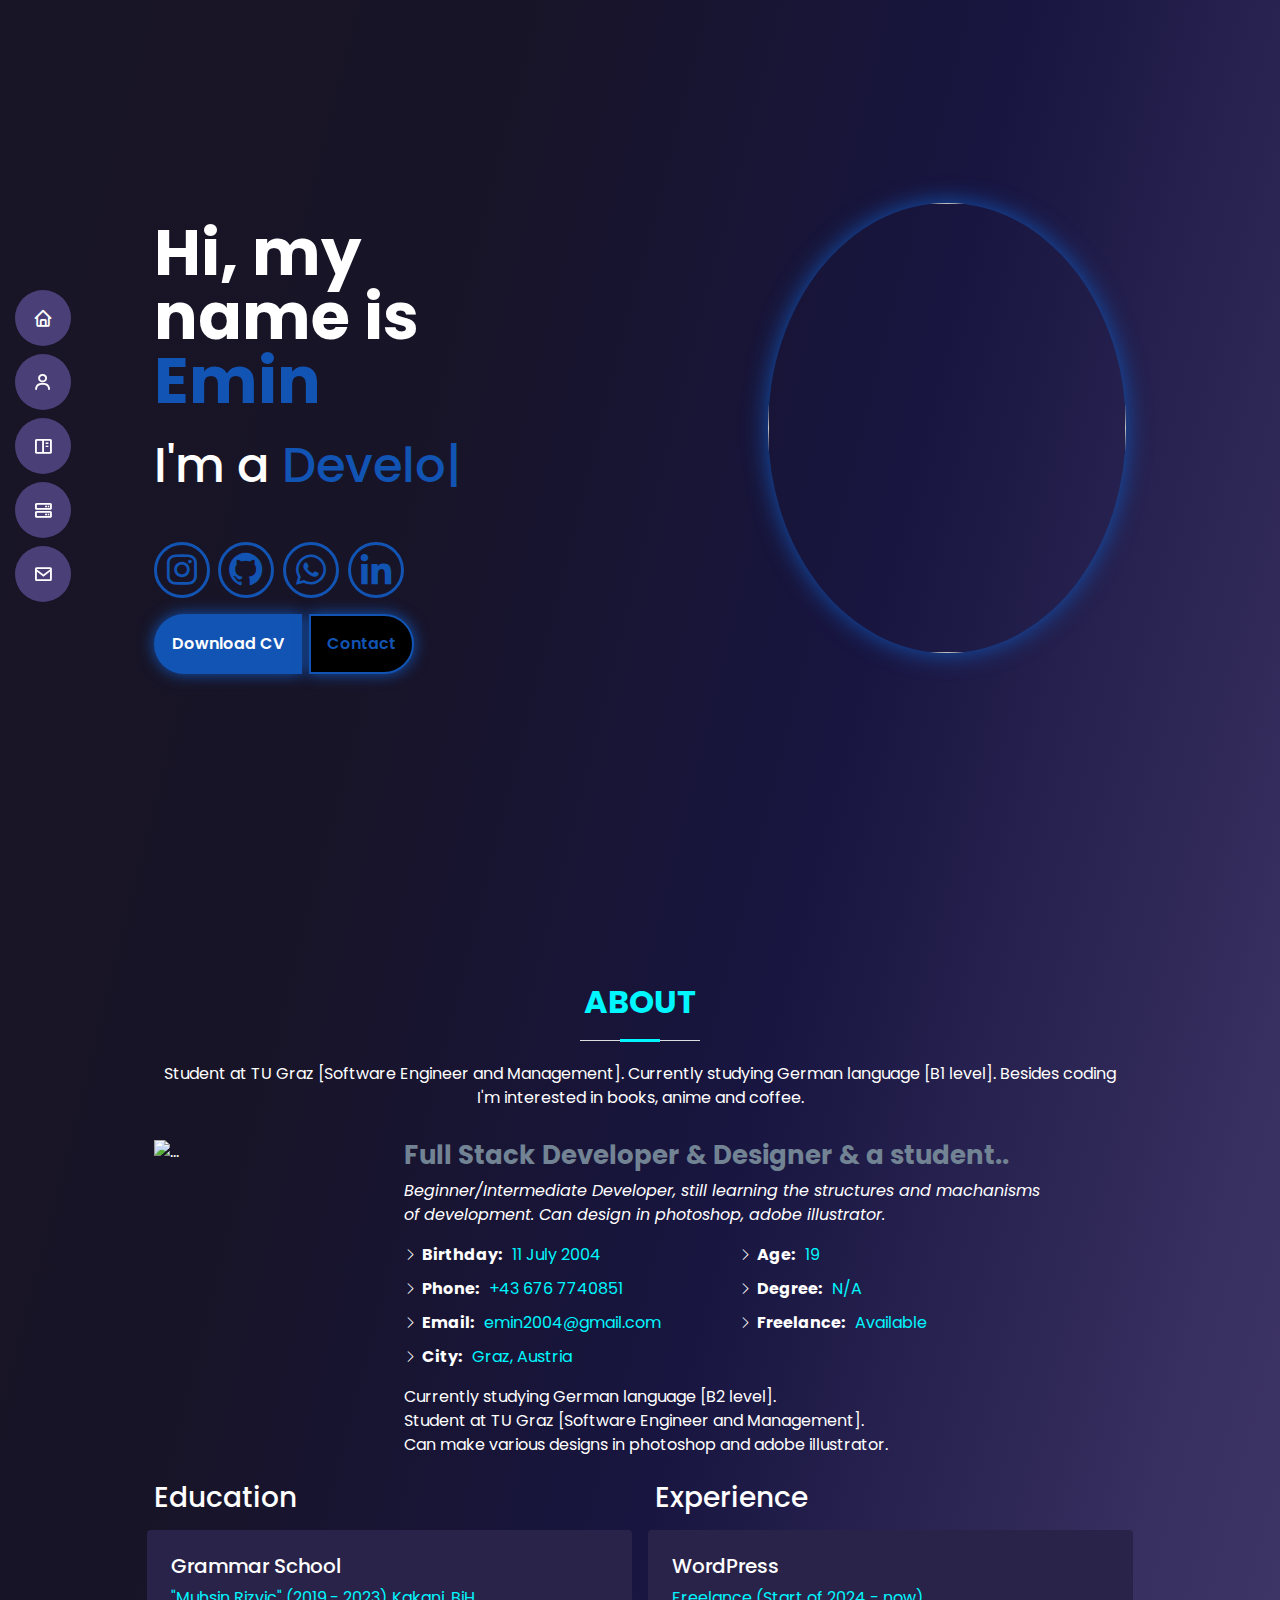
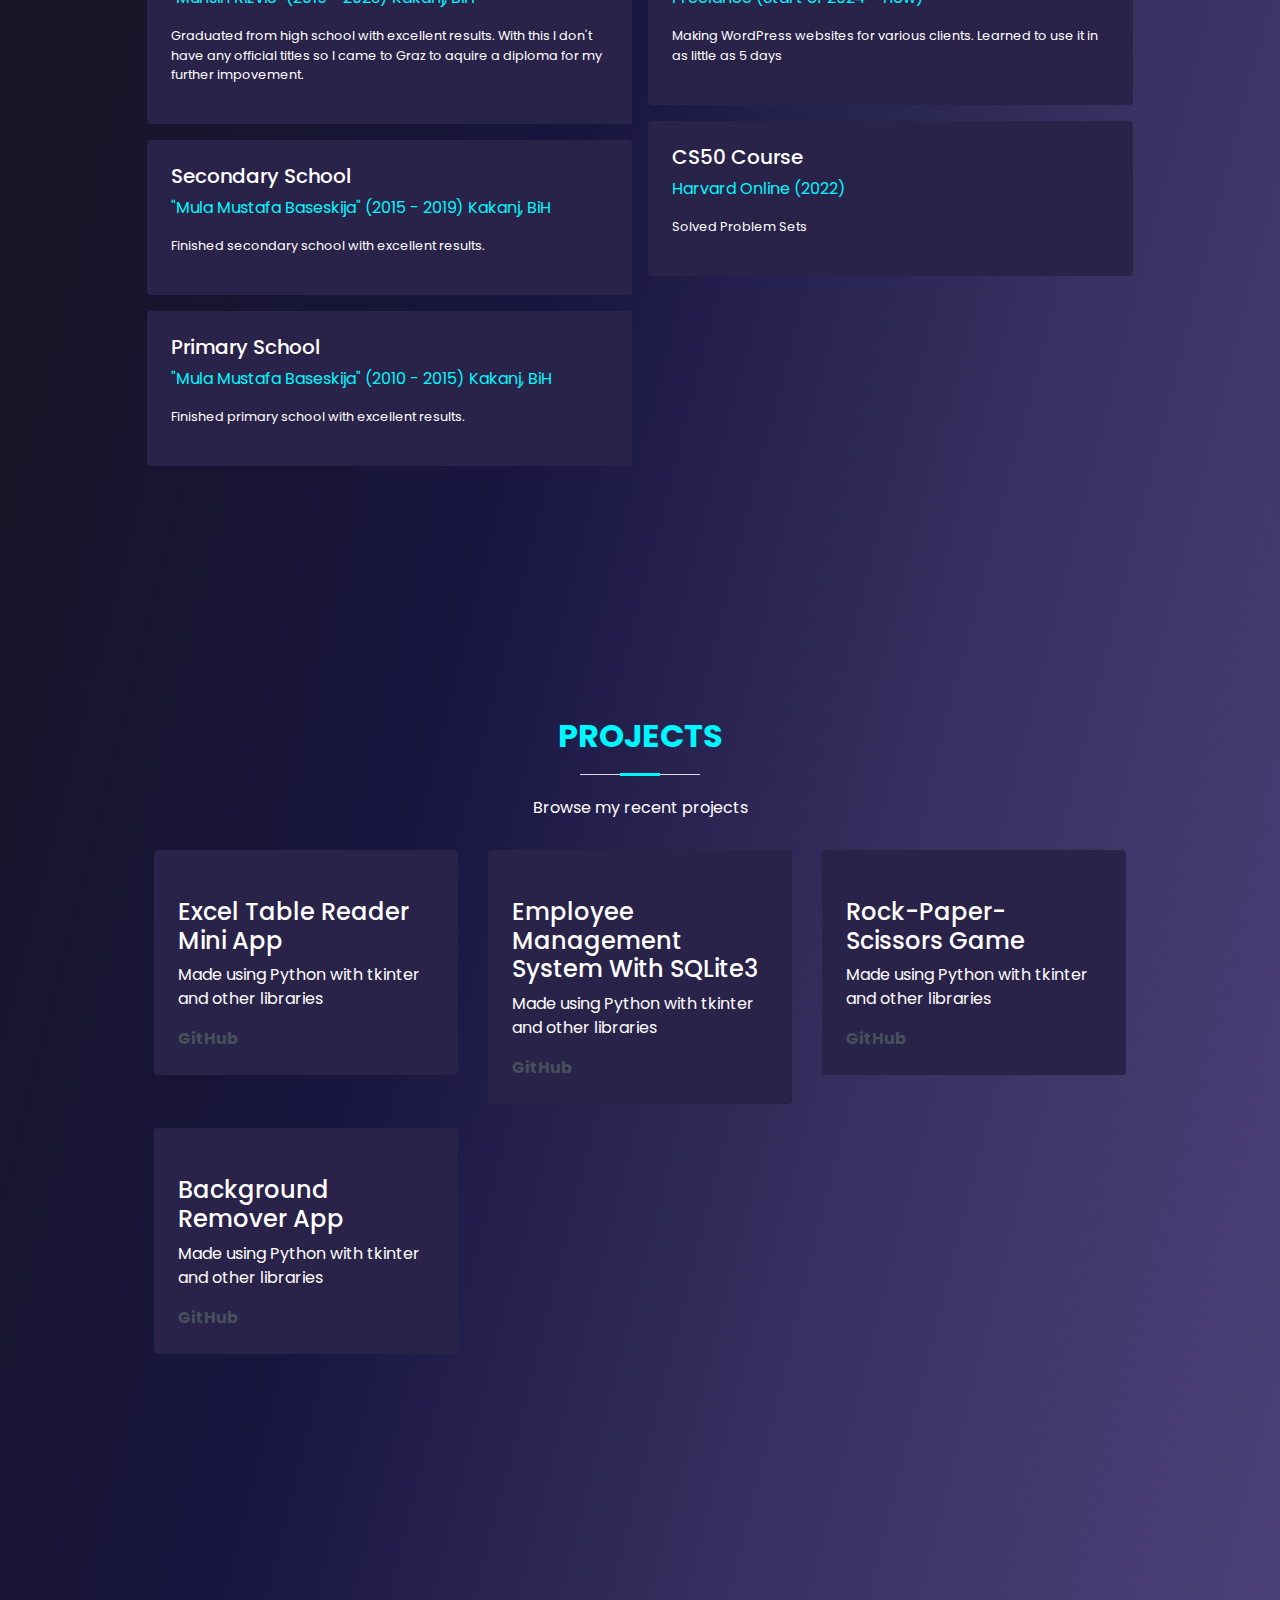
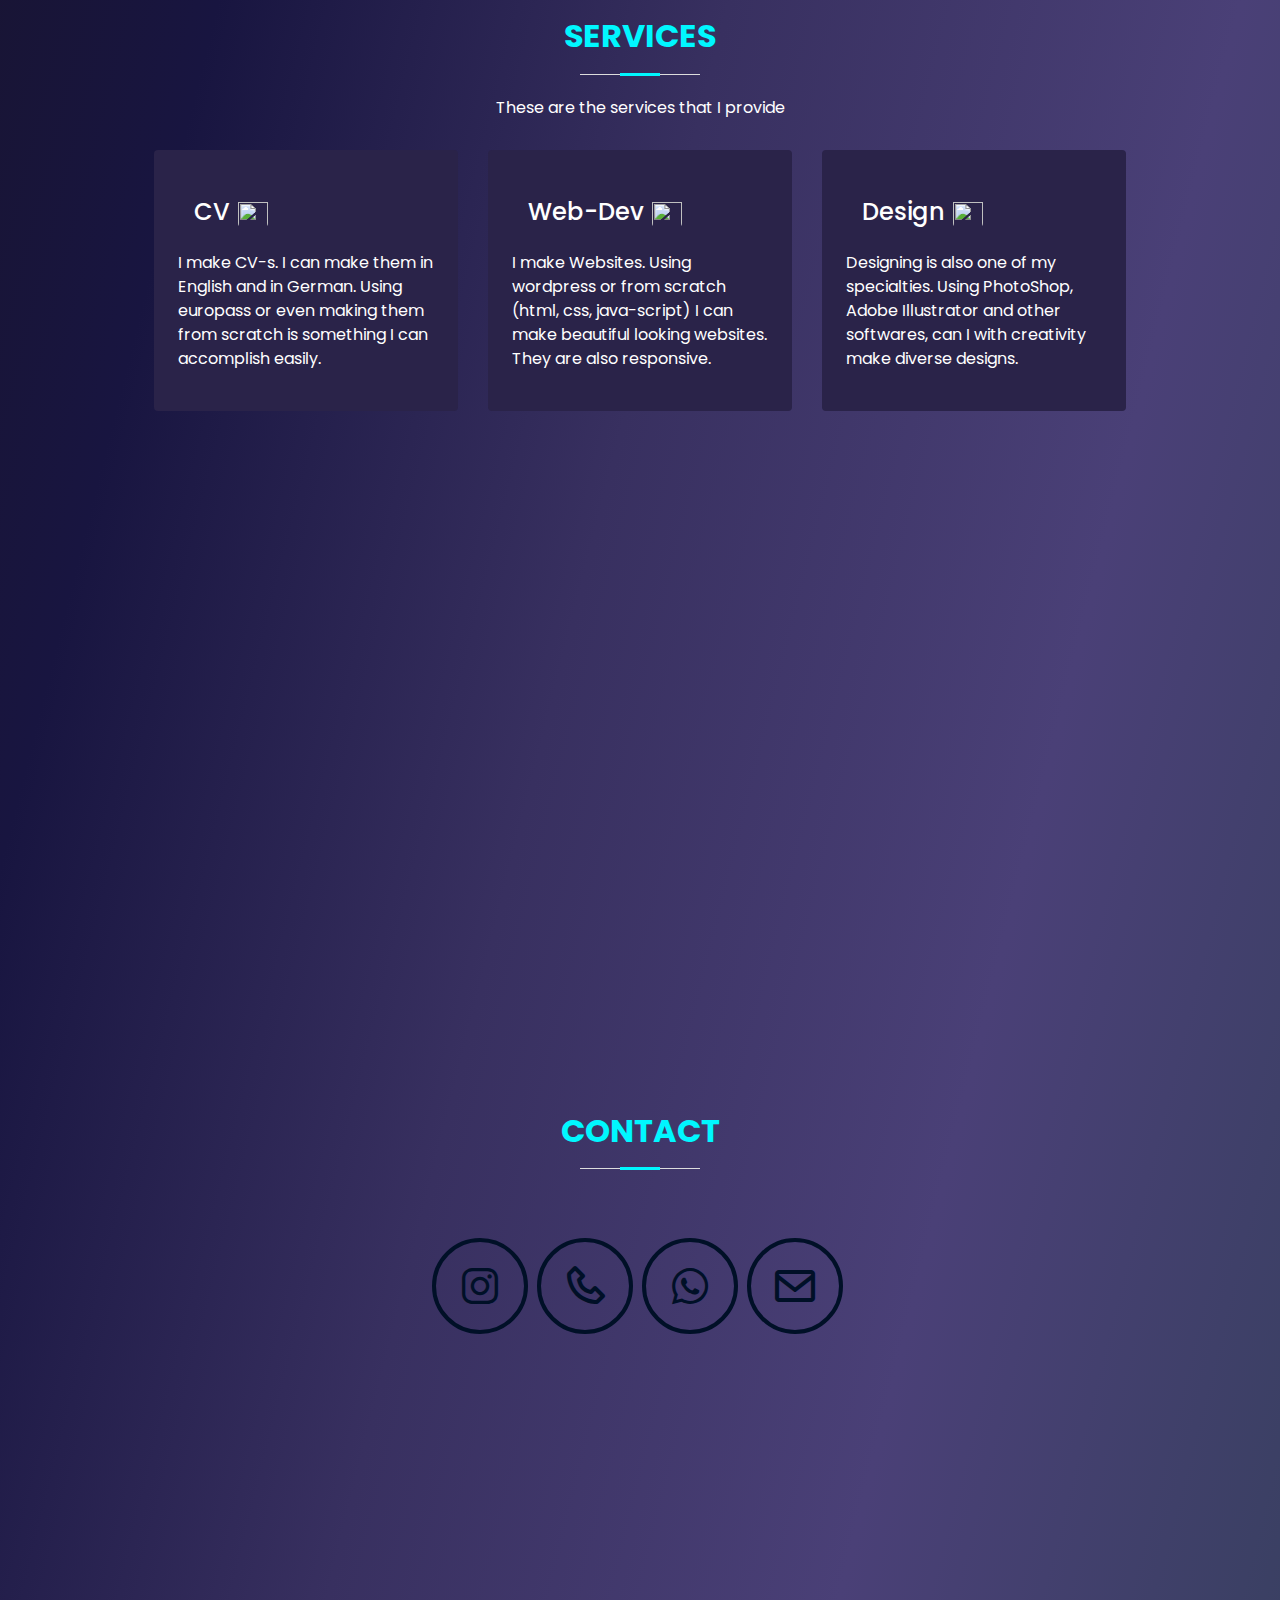
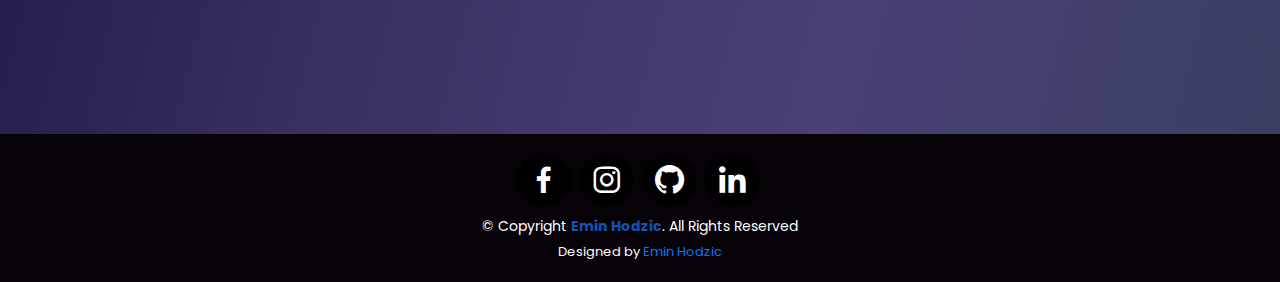
==== commit 22f89090: "Update main.html" ====
--- a/main.html
+++ b/main.html
@@ -6,12 +6,12 @@
     <title>Emin Hodzic Personal-Web</title>
 
     <!-- Links to css files -->
-    <link rel="stylesheet" href="./assets/css/bootstrap.min.css">
-    <link rel="stylesheet" href="./assets/css/line-awesome.min.css">
-    <link rel="stylesheet" href="./assets/css/style.css">
-    <link rel="stylesheet" href="./assets/css/aos.css">
-    <link rel="stylesheet" href="./assets/css/bootstrap-icons/bootstrap-icons.css">
-    <link rel="stylesheet" href="./assets/css/boxicons/css/boxicons.min.css">
+    <link rel="stylesheet" href="./css/bootstrap.min.css">
+    <link rel="stylesheet" href="./css/line-awesome.min.css">
+    <link rel="stylesheet" href="./css/style.css">
+    <link rel="stylesheet" href="./css/aos.css">
+    <link rel="stylesheet" href="./css/bootstrap-icons/bootstrap-icons.css">
+    <link rel="stylesheet" href="./css/boxicons/css/boxicons.min.css">
 
 </head>
 
@@ -410,9 +410,9 @@
   </footer>
   
   <!------------------------- Js Files ----------------------------->
-  <script src="./assets/js/bootstrap.bundle.min.js"></script>
-  <script src="./assets/js/aos.js"></script>
-  <script src="./assets/js/typed.umd.js"></script>
-  <script src="./assets/js/script.js"></script>
+  <script src="./js/bootstrap.bundle.min.js"></script>
+  <script src="./js/aos.js"></script>
+  <script src="./js/typed.umd.js"></script>
+  <script src="./js/script.js"></script>
 </body>
-</html>+</html>
--- a/css/line-awesome.min.css
+++ b/css/line-awesome.min.css
@@ -0,0 +1 @@
+.la,.lab,.lad,.lal,.lar,.las{-moz-osx-font-smoothing:grayscale;-webkit-font-smoothing:antialiased;display:inline-block;font-style:normal;font-variant:normal;text-rendering:auto;line-height:1}.la-lg{font-size:1.33333em;line-height:.75em;vertical-align:-.0667em}.la-xs{font-size:.75em}.la-sm{font-size:.875em}.la-1x{font-size:1em}.la-2x{font-size:2em}.la-3x{font-size:3em}.la-4x{font-size:4em}.la-5x{font-size:5em}.la-6x{font-size:6em}.la-7x{font-size:7em}.la-8x{font-size:8em}.la-9x{font-size:9em}.la-10x{font-size:10em}.la-fw{text-align:center;width:1.25em}.la-ul{list-style-type:none;margin-left:2.5em;padding-left:0}.la-ul>li{position:relative}.la-li{left:-2em;position:absolute;text-align:center;width:2em;line-height:inherit}.la-border{border:solid .08em #eee;border-radius:.1em;padding:.2em .25em .15em}.la-pull-left{float:left}.la-pull-right{float:right}.la.la-pull-left,.lab.la-pull-left,.lal.la-pull-left,.lar.la-pull-left,.las.la-pull-left{margin-right:.3em}.la.la-pull-right,.lab.la-pull-right,.lal.la-pull-right,.lar.la-pull-right,.las.la-pull-right{margin-left:.3em}.la-spin{-webkit-animation:la-spin 2s infinite linear;animation:la-spin 2s infinite linear}.la-pulse{-webkit-animation:la-spin 1s infinite steps(8);animation:la-spin 1s infinite steps(8)}@-webkit-keyframes la-spin{0%{-webkit-transform:rotate(0);transform:rotate(0)}100%{-webkit-transform:rotate(360deg);transform:rotate(360deg)}}@keyframes la-spin{0%{-webkit-transform:rotate(0);transform:rotate(0)}100%{-webkit-transform:rotate(360deg);transform:rotate(360deg)}}.la-rotate-90{-webkit-transform:rotate(90deg);transform:rotate(90deg)}.la-rotate-180{-webkit-transform:rotate(180deg);transform:rotate(180deg)}.la-rotate-270{-webkit-transform:rotate(270deg);transform:rotate(270deg)}.la-flip-horizontal{-webkit-transform:scale(-1,1);transform:scale(-1,1)}.la-flip-vertical{-webkit-transform:scale(1,-1);transform:scale(1,-1)}.la-flip-both,.la-flip-horizontal.la-flip-vertical{-webkit-transform:scale(-1,-1);transform:scale(-1,-1)}:root .la-flip-both,:root .la-flip-horizontal,:root .la-flip-vertical,:root .la-rotate-180,:root .la-rotate-270,:root .la-rotate-90{-webkit-filter:none;filter:none}.la-stack{display:inline-block;height:2em;line-height:2em;position:relative;vertical-align:middle;width:2.5em}.la-stack-1x,.la-stack-2x{left:0;position:absolute;text-align:center;width:100%}.la-stack-1x{line-height:inherit}.la-stack-2x{font-size:2em}.la-inverse{color:#fff}.la-500px:before{content:"\f26e"}.la-accessible-icon:before{content:"\f368"}.la-accusoft:before{content:"\f369"}.la-acquisitions-incorporated:before{content:"\f6af"}.la-ad:before{content:"\f641"}.la-address-book:before{content:"\f2b9"}.la-address-card:before{content:"\f2bb"}.la-adjust:before{content:"\f042"}.la-adn:before{content:"\f170"}.la-adobe:before{content:"\f778"}.la-adversal:before{content:"\f36a"}.la-affiliatetheme:before{content:"\f36b"}.la-air-freshener:before{content:"\f5d0"}.la-airbnb:before{content:"\f834"}.la-algolia:before{content:"\f36c"}.la-align-center:before{content:"\f037"}.la-align-justify:before{content:"\f039"}.la-align-left:before{content:"\f036"}.la-align-right:before{content:"\f038"}.la-alipay:before{content:"\f642"}.la-allergies:before{content:"\f461"}.la-amazon:before{content:"\f270"}.la-amazon-pay:before{content:"\f42c"}.la-ambulance:before{content:"\f0f9"}.la-american-sign-language-interpreting:before{content:"\f2a3"}.la-amilia:before{content:"\f36d"}.la-anchor:before{content:"\f13d"}.la-android:before{content:"\f17b"}.la-angellist:before{content:"\f209"}.la-angle-double-down:before{content:"\f103"}.la-angle-double-left:before{content:"\f100"}.la-angle-double-right:before{content:"\f101"}.la-angle-double-up:before{content:"\f102"}.la-angle-down:before{content:"\f107"}.la-angle-left:before{content:"\f104"}.la-angle-right:before{content:"\f105"}.la-angle-up:before{content:"\f106"}.la-angry:before{content:"\f556"}.la-angrycreative:before{content:"\f36e"}.la-angular:before{content:"\f420"}.la-ankh:before{content:"\f644"}.la-app-store:before{content:"\f36f"}.la-app-store-ios:before{content:"\f370"}.la-apper:before{content:"\f371"}.la-apple:before{content:"\f179"}.la-apple-alt:before{content:"\f5d1"}.la-apple-pay:before{content:"\f415"}.la-archive:before{content:"\f187"}.la-archway:before{content:"\f557"}.la-arrow-alt-circle-down:before{content:"\f358"}.la-arrow-alt-circle-left:before{content:"\f359"}.la-arrow-alt-circle-right:before{content:"\f35a"}.la-arrow-alt-circle-up:before{content:"\f35b"}.la-arrow-circle-down:before{content:"\f0ab"}.la-arrow-circle-left:before{content:"\f0a8"}.la-arrow-circle-right:before{content:"\f0a9"}.la-arrow-circle-up:before{content:"\f0aa"}.la-arrow-down:before{content:"\f063"}.la-arrow-left:before{content:"\f060"}.la-arrow-right:before{content:"\f061"}.la-arrow-up:before{content:"\f062"}.la-arrows-alt:before{content:"\f0b2"}.la-arrows-alt-h:before{content:"\f337"}.la-arrows-alt-v:before{content:"\f338"}.la-artstation:before{content:"\f77a"}.la-assistive-listening-systems:before{content:"\f2a2"}.la-asterisk:before{content:"\f069"}.la-asymmetrik:before{content:"\f372"}.la-at:before{content:"\f1fa"}.la-atlas:before{content:"\f558"}.la-atlassian:before{content:"\f77b"}.la-atom:before{content:"\f5d2"}.la-audible:before{content:"\f373"}.la-audio-description:before{content:"\f29e"}.la-autoprefixer:before{content:"\f41c"}.la-avianex:before{content:"\f374"}.la-aviato:before{content:"\f421"}.la-award:before{content:"\f559"}.la-aws:before{content:"\f375"}.la-baby:before{content:"\f77c"}.la-baby-carriage:before{content:"\f77d"}.la-backspace:before{content:"\f55a"}.la-backward:before{content:"\f04a"}.la-bacon:before{content:"\f7e5"}.la-balance-scale:before{content:"\f24e"}.la-balance-scale-left:before{content:"\f515"}.la-balance-scale-right:before{content:"\f516"}.la-ban:before{content:"\f05e"}.la-band-aid:before{content:"\f462"}.la-bandcamp:before{content:"\f2d5"}.la-barcode:before{content:"\f02a"}.la-bars:before{content:"\f0c9"}.la-baseball-ball:before{content:"\f433"}.la-basketball-ball:before{content:"\f434"}.la-bath:before{content:"\f2cd"}.la-battery-empty:before{content:"\f244"}.la-battery-full:before{content:"\f240"}.la-battery-half:before{content:"\f242"}.la-battery-quarter:before{content:"\f243"}.la-battery-three-quarters:before{content:"\f241"}.la-battle-net:before{content:"\f835"}.la-bed:before{content:"\f236"}.la-beer:before{content:"\f0fc"}.la-behance:before{content:"\f1b4"}.la-behance-square:before{content:"\f1b5"}.la-bell:before{content:"\f0f3"}.la-bell-slash:before{content:"\f1f6"}.la-bezier-curve:before{content:"\f55b"}.la-bible:before{content:"\f647"}.la-bicycle:before{content:"\f206"}.la-biking:before{content:"\f84a"}.la-bimobject:before{content:"\f378"}.la-binoculars:before{content:"\f1e5"}.la-biohazard:before{content:"\f780"}.la-birthday-cake:before{content:"\f1fd"}.la-bitbucket:before{content:"\f171"}.la-bitcoin:before{content:"\f379"}.la-bity:before{content:"\f37a"}.la-black-tie:before{content:"\f27e"}.la-blackberry:before{content:"\f37b"}.la-blender:before{content:"\f517"}.la-blender-phone:before{content:"\f6b6"}.la-blind:before{content:"\f29d"}.la-blog:before{content:"\f781"}.la-blogger:before{content:"\f37c"}.la-blogger-b:before{content:"\f37d"}.la-bluetooth:before{content:"\f293"}.la-bluetooth-b:before{content:"\f294"}.la-bold:before{content:"\f032"}.la-bolt:before{content:"\f0e7"}.la-bomb:before{content:"\f1e2"}.la-bone:before{content:"\f5d7"}.la-bong:before{content:"\f55c"}.la-book:before{content:"\f02d"}.la-book-dead:before{content:"\f6b7"}.la-book-medical:before{content:"\f7e6"}.la-book-open:before{content:"\f518"}.la-book-reader:before{content:"\f5da"}.la-bookmark:before{content:"\f02e"}.la-bootstrap:before{content:"\f836"}.la-border-all:before{content:"\f84c"}.la-border-none:before{content:"\f850"}.la-border-style:before{content:"\f853"}.la-bowling-ball:before{content:"\f436"}.la-box:before{content:"\f466"}.la-box-open:before{content:"\f49e"}.la-boxes:before{content:"\f468"}.la-braille:before{content:"\f2a1"}.la-brain:before{content:"\f5dc"}.la-bread-slice:before{content:"\f7ec"}.la-briefcase:before{content:"\f0b1"}.la-briefcase-medical:before{content:"\f469"}.la-broadcast-tower:before{content:"\f519"}.la-broom:before{content:"\f51a"}.la-brush:before{content:"\f55d"}.la-btc:before{content:"\f15a"}.la-buffer:before{content:"\f837"}.la-bug:before{content:"\f188"}.la-building:before{content:"\f1ad"}.la-bullhorn:before{content:"\f0a1"}.la-bullseye:before{content:"\f140"}.la-burn:before{content:"\f46a"}.la-buromobelexperte:before{content:"\f37f"}.la-bus:before{content:"\f207"}.la-bus-alt:before{content:"\f55e"}.la-business-time:before{content:"\f64a"}.la-buy-n-large:before{content:"\f8a6"}.la-buysellads:before{content:"\f20d"}.la-calculator:before{content:"\f1ec"}.la-calendar:before{content:"\f133"}.la-calendar-alt:before{content:"\f073"}.la-calendar-check:before{content:"\f274"}.la-calendar-day:before{content:"\f783"}.la-calendar-minus:before{content:"\f272"}.la-calendar-plus:before{content:"\f271"}.la-calendar-times:before{content:"\f273"}.la-calendar-week:before{content:"\f784"}.la-camera:before{content:"\f030"}.la-camera-retro:before{content:"\f083"}.la-campground:before{content:"\f6bb"}.la-canadian-maple-leaf:before{content:"\f785"}.la-candy-cane:before{content:"\f786"}.la-cannabis:before{content:"\f55f"}.la-capsules:before{content:"\f46b"}.la-car:before{content:"\f1b9"}.la-car-alt:before{content:"\f5de"}.la-car-battery:before{content:"\f5df"}.la-car-crash:before{content:"\f5e1"}.la-car-side:before{content:"\f5e4"}.la-caret-down:before{content:"\f0d7"}.la-caret-left:before{content:"\f0d9"}.la-caret-right:before{content:"\f0da"}.la-caret-square-down:before{content:"\f150"}.la-caret-square-left:before{content:"\f191"}.la-caret-square-right:before{content:"\f152"}.la-caret-square-up:before{content:"\f151"}.la-caret-up:before{content:"\f0d8"}.la-carrot:before{content:"\f787"}.la-cart-arrow-down:before{content:"\f218"}.la-cart-plus:before{content:"\f217"}.la-cash-register:before{content:"\f788"}.la-cat:before{content:"\f6be"}.la-cc-amazon-pay:before{content:"\f42d"}.la-cc-amex:before{content:"\f1f3"}.la-cc-apple-pay:before{content:"\f416"}.la-cc-diners-club:before{content:"\f24c"}.la-cc-discover:before{content:"\f1f2"}.la-cc-jcb:before{content:"\f24b"}.la-cc-mastercard:before{content:"\f1f1"}.la-cc-paypal:before{content:"\f1f4"}.la-cc-stripe:before{content:"\f1f5"}.la-cc-visa:before{content:"\f1f0"}.la-centercode:before{content:"\f380"}.la-centos:before{content:"\f789"}.la-certificate:before{content:"\f0a3"}.la-chair:before{content:"\f6c0"}.la-chalkboard:before{content:"\f51b"}.la-chalkboard-teacher:before{content:"\f51c"}.la-charging-station:before{content:"\f5e7"}.la-chart-area:before{content:"\f1fe"}.la-chart-bar:before{content:"\f080"}.la-chart-line:before{content:"\f201"}.la-chart-pie:before{content:"\f200"}.la-check:before{content:"\f00c"}.la-check-circle:before{content:"\f058"}.la-check-double:before{content:"\f560"}.la-check-square:before{content:"\f14a"}.la-cheese:before{content:"\f7ef"}.la-chess:before{content:"\f439"}.la-chess-bishop:before{content:"\f43a"}.la-chess-board:before{content:"\f43c"}.la-chess-king:before{content:"\f43f"}.la-chess-knight:before{content:"\f441"}.la-chess-pawn:before{content:"\f443"}.la-chess-queen:before{content:"\f445"}.la-chess-rook:before{content:"\f447"}.la-chevron-circle-down:before{content:"\f13a"}.la-chevron-circle-left:before{content:"\f137"}.la-chevron-circle-right:before{content:"\f138"}.la-chevron-circle-up:before{content:"\f139"}.la-chevron-down:before{content:"\f078"}.la-chevron-left:before{content:"\f053"}.la-chevron-right:before{content:"\f054"}.la-chevron-up:before{content:"\f077"}.la-child:before{content:"\f1ae"}.la-chrome:before{content:"\f268"}.la-chromecast:before{content:"\f838"}.la-church:before{content:"\f51d"}.la-circle:before{content:"\f111"}.la-circle-notch:before{content:"\f1ce"}.la-city:before{content:"\f64f"}.la-clinic-medical:before{content:"\f7f2"}.la-clipboard:before{content:"\f328"}.la-clipboard-check:before{content:"\f46c"}.la-clipboard-list:before{content:"\f46d"}.la-clock:before{content:"\f017"}.la-clone:before{content:"\f24d"}.la-closed-captioning:before{content:"\f20a"}.la-cloud:before{content:"\f0c2"}.la-cloud-download-alt:before{content:"\f381"}.la-cloud-meatball:before{content:"\f73b"}.la-cloud-moon:before{content:"\f6c3"}.la-cloud-moon-rain:before{content:"\f73c"}.la-cloud-rain:before{content:"\f73d"}.la-cloud-showers-heavy:before{content:"\f740"}.la-cloud-sun:before{content:"\f6c4"}.la-cloud-sun-rain:before{content:"\f743"}.la-cloud-upload-alt:before{content:"\f382"}.la-cloudscale:before{content:"\f383"}.la-cloudsmith:before{content:"\f384"}.la-cloudversify:before{content:"\f385"}.la-cocktail:before{content:"\f561"}.la-code:before{content:"\f121"}.la-code-branch:before{content:"\f126"}.la-codepen:before{content:"\f1cb"}.la-codiepie:before{content:"\f284"}.la-coffee:before{content:"\f0f4"}.la-cog:before{content:"\f013"}.la-cogs:before{content:"\f085"}.la-coins:before{content:"\f51e"}.la-columns:before{content:"\f0db"}.la-comment:before{content:"\f075"}.la-comment-alt:before{content:"\f27a"}.la-comment-dollar:before{content:"\f651"}.la-comment-dots:before{content:"\f4ad"}.la-comment-medical:before{content:"\f7f5"}.la-comment-slash:before{content:"\f4b3"}.la-comments:before{content:"\f086"}.la-comments-dollar:before{content:"\f653"}.la-compact-disc:before{content:"\f51f"}.la-compass:before{content:"\f14e"}.la-compress:before{content:"\f066"}.la-compress-arrows-alt:before{content:"\f78c"}.la-concierge-bell:before{content:"\f562"}.la-confluence:before{content:"\f78d"}.la-connectdevelop:before{content:"\f20e"}.la-contao:before{content:"\f26d"}.la-cookie:before{content:"\f563"}.la-cookie-bite:before{content:"\f564"}.la-copy:before{content:"\f0c5"}.la-copyright:before{content:"\f1f9"}.la-cotton-bureau:before{content:"\f89e"}.la-couch:before{content:"\f4b8"}.la-cpanel:before{content:"\f388"}.la-creative-commons:before{content:"\f25e"}.la-creative-commons-by:before{content:"\f4e7"}.la-creative-commons-nc:before{content:"\f4e8"}.la-creative-commons-nc-eu:before{content:"\f4e9"}.la-creative-commons-nc-jp:before{content:"\f4ea"}.la-creative-commons-nd:before{content:"\f4eb"}.la-creative-commons-pd:before{content:"\f4ec"}.la-creative-commons-pd-alt:before{content:"\f4ed"}.la-creative-commons-remix:before{content:"\f4ee"}.la-creative-commons-sa:before{content:"\f4ef"}.la-creative-commons-sampling:before{content:"\f4f0"}.la-creative-commons-sampling-plus:before{content:"\f4f1"}.la-creative-commons-share:before{content:"\f4f2"}.la-creative-commons-zero:before{content:"\f4f3"}.la-credit-card:before{content:"\f09d"}.la-critical-role:before{content:"\f6c9"}.la-crop:before{content:"\f125"}.la-crop-alt:before{content:"\f565"}.la-cross:before{content:"\f654"}.la-crosshairs:before{content:"\f05b"}.la-crow:before{content:"\f520"}.la-crown:before{content:"\f521"}.la-crutch:before{content:"\f7f7"}.la-css3:before{content:"\f13c"}.la-css3-alt:before{content:"\f38b"}.la-cube:before{content:"\f1b2"}.la-cubes:before{content:"\f1b3"}.la-cut:before{content:"\f0c4"}.la-cuttlefish:before{content:"\f38c"}.la-d-and-d:before{content:"\f38d"}.la-d-and-d-beyond:before{content:"\f6ca"}.la-dashcube:before{content:"\f210"}.la-database:before{content:"\f1c0"}.la-deaf:before{content:"\f2a4"}.la-delicious:before{content:"\f1a5"}.la-democrat:before{content:"\f747"}.la-deploydog:before{content:"\f38e"}.la-deskpro:before{content:"\f38f"}.la-desktop:before{content:"\f108"}.la-dev:before{content:"\f6cc"}.la-deviantart:before{content:"\f1bd"}.la-dharmachakra:before{content:"\f655"}.la-dhl:before{content:"\f790"}.la-diagnoses:before{content:"\f470"}.la-diaspora:before{content:"\f791"}.la-dice:before{content:"\f522"}.la-dice-d20:before{content:"\f6cf"}.la-dice-d6:before{content:"\f6d1"}.la-dice-five:before{content:"\f523"}.la-dice-four:before{content:"\f524"}.la-dice-one:before{content:"\f525"}.la-dice-six:before{content:"\f526"}.la-dice-three:before{content:"\f527"}.la-dice-two:before{content:"\f528"}.la-digg:before{content:"\f1a6"}.la-digital-ocean:before{content:"\f391"}.la-digital-tachograph:before{content:"\f566"}.la-directions:before{content:"\f5eb"}.la-discord:before{content:"\f392"}.la-discourse:before{content:"\f393"}.la-divide:before{content:"\f529"}.la-dizzy:before{content:"\f567"}.la-dna:before{content:"\f471"}.la-dochub:before{content:"\f394"}.la-docker:before{content:"\f395"}.la-dog:before{content:"\f6d3"}.la-dollar-sign:before{content:"\f155"}.la-dolly:before{content:"\f472"}.la-dolly-flatbed:before{content:"\f474"}.la-donate:before{content:"\f4b9"}.la-door-closed:before{content:"\f52a"}.la-door-open:before{content:"\f52b"}.la-dot-circle:before{content:"\f192"}.la-dove:before{content:"\f4ba"}.la-download:before{content:"\f019"}.la-draft2digital:before{content:"\f396"}.la-drafting-compass:before{content:"\f568"}.la-dragon:before{content:"\f6d5"}.la-draw-polygon:before{content:"\f5ee"}.la-dribbble:before{content:"\f17d"}.la-dribbble-square:before{content:"\f397"}.la-dropbox:before{content:"\f16b"}.la-drum:before{content:"\f569"}.la-drum-steelpan:before{content:"\f56a"}.la-drumstick-bite:before{content:"\f6d7"}.la-drupal:before{content:"\f1a9"}.la-dumbbell:before{content:"\f44b"}.la-dumpster:before{content:"\f793"}.la-dumpster-fire:before{content:"\f794"}.la-dungeon:before{content:"\f6d9"}.la-dyalog:before{content:"\f399"}.la-earlybirds:before{content:"\f39a"}.la-ebay:before{content:"\f4f4"}.la-edge:before{content:"\f282"}.la-edit:before{content:"\f044"}.la-egg:before{content:"\f7fb"}.la-eject:before{content:"\f052"}.la-elementor:before{content:"\f430"}.la-ellipsis-h:before{content:"\f141"}.la-ellipsis-v:before{content:"\f142"}.la-ello:before{content:"\f5f1"}.la-ember:before{content:"\f423"}.la-empire:before{content:"\f1d1"}.la-envelope:before{content:"\f0e0"}.la-envelope-open:before{content:"\f2b6"}.la-envelope-open-text:before{content:"\f658"}.la-envelope-square:before{content:"\f199"}.la-envira:before{content:"\f299"}.la-equals:before{content:"\f52c"}.la-eraser:before{content:"\f12d"}.la-erlang:before{content:"\f39d"}.la-ethereum:before{content:"\f42e"}.la-ethernet:before{content:"\f796"}.la-etsy:before{content:"\f2d7"}.la-euro-sign:before{content:"\f153"}.la-evernote:before{content:"\f839"}.la-exchange-alt:before{content:"\f362"}.la-exclamation:before{content:"\f12a"}.la-exclamation-circle:before{content:"\f06a"}.la-exclamation-triangle:before{content:"\f071"}.la-expand:before{content:"\f065"}.la-expand-arrows-alt:before{content:"\f31e"}.la-expeditedssl:before{content:"\f23e"}.la-external-link-alt:before{content:"\f35d"}.la-external-link-square-alt:before{content:"\f360"}.la-eye:before{content:"\f06e"}.la-eye-dropper:before{content:"\f1fb"}.la-eye-slash:before{content:"\f070"}.la-facebook:before{content:"\f09a"}.la-facebook-f:before{content:"\f39e"}.la-facebook-messenger:before{content:"\f39f"}.la-facebook-square:before{content:"\f082"}.la-fan:before{content:"\f863"}.la-fantasy-flight-games:before{content:"\f6dc"}.la-fast-backward:before{content:"\f049"}.la-fast-forward:before{content:"\f050"}.la-fax:before{content:"\f1ac"}.la-feather:before{content:"\f52d"}.la-feather-alt:before{content:"\f56b"}.la-fedex:before{content:"\f797"}.la-fedora:before{content:"\f798"}.la-female:before{content:"\f182"}.la-fighter-jet:before{content:"\f0fb"}.la-figma:before{content:"\f799"}.la-file:before{content:"\f15b"}.la-file-alt:before{content:"\f15c"}.la-file-archive:before{content:"\f1c6"}.la-file-audio:before{content:"\f1c7"}.la-file-code:before{content:"\f1c9"}.la-file-contract:before{content:"\f56c"}.la-file-csv:before{content:"\f6dd"}.la-file-download:before{content:"\f56d"}.la-file-excel:before{content:"\f1c3"}.la-file-export:before{content:"\f56e"}.la-file-image:before{content:"\f1c5"}.la-file-import:before{content:"\f56f"}.la-file-invoice:before{content:"\f570"}.la-file-invoice-dollar:before{content:"\f571"}.la-file-medical:before{content:"\f477"}.la-file-medical-alt:before{content:"\f478"}.la-file-pdf:before{content:"\f1c1"}.la-file-powerpoint:before{content:"\f1c4"}.la-file-prescription:before{content:"\f572"}.la-file-signature:before{content:"\f573"}.la-file-upload:before{content:"\f574"}.la-file-video:before{content:"\f1c8"}.la-file-word:before{content:"\f1c2"}.la-fill:before{content:"\f575"}.la-fill-drip:before{content:"\f576"}.la-film:before{content:"\f008"}.la-filter:before{content:"\f0b0"}.la-fingerprint:before{content:"\f577"}.la-fire:before{content:"\f06d"}.la-fire-alt:before{content:"\f7e4"}.la-fire-extinguisher:before{content:"\f134"}.la-firefox:before{content:"\f269"}.la-first-aid:before{content:"\f479"}.la-first-order:before{content:"\f2b0"}.la-first-order-alt:before{content:"\f50a"}.la-firstdraft:before{content:"\f3a1"}.la-fish:before{content:"\f578"}.la-fist-raised:before{content:"\f6de"}.la-flag:before{content:"\f024"}.la-flag-checkered:before{content:"\f11e"}.la-flag-usa:before{content:"\f74d"}.la-flask:before{content:"\f0c3"}.la-flickr:before{content:"\f16e"}.la-flipboard:before{content:"\f44d"}.la-flushed:before{content:"\f579"}.la-fly:before{content:"\f417"}.la-folder:before{content:"\f07b"}.la-folder-minus:before{content:"\f65d"}.la-folder-open:before{content:"\f07c"}.la-folder-plus:before{content:"\f65e"}.la-font:before{content:"\f031"}.la-font-awesome:before{content:"\f2b4"}.la-font-awesome-alt:before{content:"\f35c"}.la-font-awesome-flag:before{content:"\f425"}.la-font-awesome-logo-full:before{content:"\f4e6"}.la-fonticons:before{content:"\f280"}.la-fonticons-fi:before{content:"\f3a2"}.la-football-ball:before{content:"\f44e"}.la-fort-awesome:before{content:"\f286"}.la-fort-awesome-alt:before{content:"\f3a3"}.la-forumbee:before{content:"\f211"}.la-forward:before{content:"\f04e"}.la-foursquare:before{content:"\f180"}.la-free-code-camp:before{content:"\f2c5"}.la-freebsd:before{content:"\f3a4"}.la-frog:before{content:"\f52e"}.la-frown:before{content:"\f119"}.la-frown-open:before{content:"\f57a"}.la-fulcrum:before{content:"\f50b"}.la-funnel-dollar:before{content:"\f662"}.la-futbol:before{content:"\f1e3"}.la-galactic-republic:before{content:"\f50c"}.la-galactic-senate:before{content:"\f50d"}.la-gamepad:before{content:"\f11b"}.la-gas-pump:before{content:"\f52f"}.la-gavel:before{content:"\f0e3"}.la-gem:before{content:"\f3a5"}.la-genderless:before{content:"\f22d"}.la-get-pocket:before{content:"\f265"}.la-gg:before{content:"\f260"}.la-gg-circle:before{content:"\f261"}.la-ghost:before{content:"\f6e2"}.la-gift:before{content:"\f06b"}.la-gifts:before{content:"\f79c"}.la-git:before{content:"\f1d3"}.la-git-alt:before{content:"\f841"}.la-git-square:before{content:"\f1d2"}.la-github:before{content:"\f09b"}.la-github-alt:before{content:"\f113"}.la-github-square:before{content:"\f092"}.la-gitkraken:before{content:"\f3a6"}.la-gitlab:before{content:"\f296"}.la-gitter:before{content:"\f426"}.la-glass-cheers:before{content:"\f79f"}.la-glass-martini:before{content:"\f000"}.la-glass-martini-alt:before{content:"\f57b"}.la-glass-whiskey:before{content:"\f7a0"}.la-glasses:before{content:"\f530"}.la-glide:before{content:"\f2a5"}.la-glide-g:before{content:"\f2a6"}.la-globe:before{content:"\f0ac"}.la-globe-africa:before{content:"\f57c"}.la-globe-americas:before{content:"\f57d"}.la-globe-asia:before{content:"\f57e"}.la-globe-europe:before{content:"\f7a2"}.la-gofore:before{content:"\f3a7"}.la-golf-ball:before{content:"\f450"}.la-goodreads:before{content:"\f3a8"}.la-goodreads-g:before{content:"\f3a9"}.la-google:before{content:"\f1a0"}.la-google-drive:before{content:"\f3aa"}.la-google-play:before{content:"\f3ab"}.la-google-plus:before{content:"\f2b3"}.la-google-plus-g:before{content:"\f0d5"}.la-google-plus-square:before{content:"\f0d4"}.la-google-wallet:before{content:"\f1ee"}.la-gopuram:before{content:"\f664"}.la-graduation-cap:before{content:"\f19d"}.la-gratipay:before{content:"\f184"}.la-grav:before{content:"\f2d6"}.la-greater-than:before{content:"\f531"}.la-greater-than-equal:before{content:"\f532"}.la-grimace:before{content:"\f57f"}.la-grin:before{content:"\f580"}.la-grin-alt:before{content:"\f581"}.la-grin-beam:before{content:"\f582"}.la-grin-beam-sweat:before{content:"\f583"}.la-grin-hearts:before{content:"\f584"}.la-grin-squint:before{content:"\f585"}.la-grin-squint-tears:before{content:"\f586"}.la-grin-stars:before{content:"\f587"}.la-grin-tears:before{content:"\f588"}.la-grin-tongue:before{content:"\f589"}.la-grin-tongue-squint:before{content:"\f58a"}.la-grin-tongue-wink:before{content:"\f58b"}.la-grin-wink:before{content:"\f58c"}.la-grip-horizontal:before{content:"\f58d"}.la-grip-lines:before{content:"\f7a4"}.la-grip-lines-vertical:before{content:"\f7a5"}.la-grip-vertical:before{content:"\f58e"}.la-gripfire:before{content:"\f3ac"}.la-grunt:before{content:"\f3ad"}.la-guitar:before{content:"\f7a6"}.la-gulp:before{content:"\f3ae"}.la-h-square:before{content:"\f0fd"}.la-hacker-news:before{content:"\f1d4"}.la-hacker-news-square:before{content:"\f3af"}.la-hackerrank:before{content:"\f5f7"}.la-hamburger:before{content:"\f805"}.la-hammer:before{content:"\f6e3"}.la-hamsa:before{content:"\f665"}.la-hand-holding:before{content:"\f4bd"}.la-hand-holding-heart:before{content:"\f4be"}.la-hand-holding-usd:before{content:"\f4c0"}.la-hand-lizard:before{content:"\f258"}.la-hand-middle-finger:before{content:"\f806"}.la-hand-paper:before{content:"\f256"}.la-hand-peace:before{content:"\f25b"}.la-hand-point-down:before{content:"\f0a7"}.la-hand-point-left:before{content:"\f0a5"}.la-hand-point-right:before{content:"\f0a4"}.la-hand-point-up:before{content:"\f0a6"}.la-hand-pointer:before{content:"\f25a"}.la-hand-rock:before{content:"\f255"}.la-hand-scissors:before{content:"\f257"}.la-hand-spock:before{content:"\f259"}.la-hands:before{content:"\f4c2"}.la-hands-helping:before{content:"\f4c4"}.la-handshake:before{content:"\f2b5"}.la-hanukiah:before{content:"\f6e6"}.la-hard-hat:before{content:"\f807"}.la-hashtag:before{content:"\f292"}.la-hat-cowboy:before{content:"\f8c0"}.la-hat-cowboy-side:before{content:"\f8c1"}.la-hat-wizard:before{content:"\f6e8"}.la-haykal:before{content:"\f666"}.la-hdd:before{content:"\f0a0"}.la-heading:before{content:"\f1dc"}.la-headphones:before{content:"\f025"}.la-headphones-alt:before{content:"\f58f"}.la-headset:before{content:"\f590"}.la-heart:before{content:"\f004"}.la-heart-broken:before{content:"\f7a9"}.la-heartbeat:before{content:"\f21e"}.la-helicopter:before{content:"\f533"}.la-highlighter:before{content:"\f591"}.la-hiking:before{content:"\f6ec"}.la-hippo:before{content:"\f6ed"}.la-hips:before{content:"\f452"}.la-hire-a-helper:before{content:"\f3b0"}.la-history:before{content:"\f1da"}.la-hockey-puck:before{content:"\f453"}.la-holly-berry:before{content:"\f7aa"}.la-home:before{content:"\f015"}.la-hooli:before{content:"\f427"}.la-hornbill:before{content:"\f592"}.la-horse:before{content:"\f6f0"}.la-horse-head:before{content:"\f7ab"}.la-hospital:before{content:"\f0f8"}.la-hospital-alt:before{content:"\f47d"}.la-hospital-symbol:before{content:"\f47e"}.la-hot-tub:before{content:"\f593"}.la-hotdog:before{content:"\f80f"}.la-hotel:before{content:"\f594"}.la-hotjar:before{content:"\f3b1"}.la-hourglass:before{content:"\f254"}.la-hourglass-end:before{content:"\f253"}.la-hourglass-half:before{content:"\f252"}.la-hourglass-start:before{content:"\f251"}.la-house-damage:before{content:"\f6f1"}.la-houzz:before{content:"\f27c"}.la-hryvnia:before{content:"\f6f2"}.la-html5:before{content:"\f13b"}.la-hubspot:before{content:"\f3b2"}.la-i-cursor:before{content:"\f246"}.la-ice-cream:before{content:"\f810"}.la-icicles:before{content:"\f7ad"}.la-icons:before{content:"\f86d"}.la-id-badge:before{content:"\f2c1"}.la-id-card:before{content:"\f2c2"}.la-id-card-alt:before{content:"\f47f"}.la-igloo:before{content:"\f7ae"}.la-image:before{content:"\f03e"}.la-images:before{content:"\f302"}.la-imdb:before{content:"\f2d8"}.la-inbox:before{content:"\f01c"}.la-indent:before{content:"\f03c"}.la-industry:before{content:"\f275"}.la-infinity:before{content:"\f534"}.la-info:before{content:"\f129"}.la-info-circle:before{content:"\f05a"}.la-instagram:before{content:"\f16d"}.la-intercom:before{content:"\f7af"}.la-internet-explorer:before{content:"\f26b"}.la-invision:before{content:"\f7b0"}.la-ioxhost:before{content:"\f208"}.la-italic:before{content:"\f033"}.la-itch-io:before{content:"\f83a"}.la-itunes:before{content:"\f3b4"}.la-itunes-note:before{content:"\f3b5"}.la-java:before{content:"\f4e4"}.la-jedi:before{content:"\f669"}.la-jedi-order:before{content:"\f50e"}.la-jenkins:before{content:"\f3b6"}.la-jira:before{content:"\f7b1"}.la-joget:before{content:"\f3b7"}.la-joint:before{content:"\f595"}.la-joomla:before{content:"\f1aa"}.la-journal-whills:before{content:"\f66a"}.la-js:before{content:"\f3b8"}.la-js-square:before{content:"\f3b9"}.la-jsfiddle:before{content:"\f1cc"}.la-kaaba:before{content:"\f66b"}.la-kaggle:before{content:"\f5fa"}.la-key:before{content:"\f084"}.la-keybase:before{content:"\f4f5"}.la-keyboard:before{content:"\f11c"}.la-keycdn:before{content:"\f3ba"}.la-khanda:before{content:"\f66d"}.la-kickstarter:before{content:"\f3bb"}.la-kickstarter-k:before{content:"\f3bc"}.la-kiss:before{content:"\f596"}.la-kiss-beam:before{content:"\f597"}.la-kiss-wink-heart:before{content:"\f598"}.la-kiwi-bird:before{content:"\f535"}.la-korvue:before{content:"\f42f"}.la-landmark:before{content:"\f66f"}.la-language:before{content:"\f1ab"}.la-laptop:before{content:"\f109"}.la-laptop-code:before{content:"\f5fc"}.la-laptop-medical:before{content:"\f812"}.la-laravel:before{content:"\f3bd"}.la-lastfm:before{content:"\f202"}.la-lastfm-square:before{content:"\f203"}.la-laugh:before{content:"\f599"}.la-laugh-beam:before{content:"\f59a"}.la-laugh-squint:before{content:"\f59b"}.la-laugh-wink:before{content:"\f59c"}.la-layer-group:before{content:"\f5fd"}.la-leaf:before{content:"\f06c"}.la-leanpub:before{content:"\f212"}.la-lemon:before{content:"\f094"}.la-less:before{content:"\f41d"}.la-less-than:before{content:"\f536"}.la-less-than-equal:before{content:"\f537"}.la-level-down-alt:before{content:"\f3be"}.la-level-up-alt:before{content:"\f3bf"}.la-life-ring:before{content:"\f1cd"}.la-lightbulb:before{content:"\f0eb"}.la-line:before{content:"\f3c0"}.la-link:before{content:"\f0c1"}.la-linkedin:before{content:"\f08c"}.la-linkedin-in:before{content:"\f0e1"}.la-linode:before{content:"\f2b8"}.la-linux:before{content:"\f17c"}.la-lira-sign:before{content:"\f195"}.la-list:before{content:"\f03a"}.la-list-alt:before{content:"\f022"}.la-list-ol:before{content:"\f0cb"}.la-list-ul:before{content:"\f0ca"}.la-location-arrow:before{content:"\f124"}.la-lock:before{content:"\f023"}.la-lock-open:before{content:"\f3c1"}.la-long-arrow-alt-down:before{content:"\f309"}.la-long-arrow-alt-left:before{content:"\f30a"}.la-long-arrow-alt-right:before{content:"\f30b"}.la-long-arrow-alt-up:before{content:"\f30c"}.la-low-vision:before{content:"\f2a8"}.la-luggage-cart:before{content:"\f59d"}.la-lyft:before{content:"\f3c3"}.la-magento:before{content:"\f3c4"}.la-magic:before{content:"\f0d0"}.la-magnet:before{content:"\f076"}.la-mail-bulk:before{content:"\f674"}.la-mailchimp:before{content:"\f59e"}.la-male:before{content:"\f183"}.la-mandalorian:before{content:"\f50f"}.la-map:before{content:"\f279"}.la-map-marked:before{content:"\f59f"}.la-map-marked-alt:before{content:"\f5a0"}.la-map-marker:before{content:"\f041"}.la-map-marker-alt:before{content:"\f3c5"}.la-map-pin:before{content:"\f276"}.la-map-signs:before{content:"\f277"}.la-markdown:before{content:"\f60f"}.la-marker:before{content:"\f5a1"}.la-mars:before{content:"\f222"}.la-mars-double:before{content:"\f227"}.la-mars-stroke:before{content:"\f229"}.la-mars-stroke-h:before{content:"\f22b"}.la-mars-stroke-v:before{content:"\f22a"}.la-mask:before{content:"\f6fa"}.la-mastodon:before{content:"\f4f6"}.la-maxcdn:before{content:"\f136"}.la-mdb:before{content:"\f8ca"}.la-medal:before{content:"\f5a2"}.la-medapps:before{content:"\f3c6"}.la-medium:before{content:"\f23a"}.la-medium-m:before{content:"\f3c7"}.la-medkit:before{content:"\f0fa"}.la-medrt:before{content:"\f3c8"}.la-meetup:before{content:"\f2e0"}.la-megaport:before{content:"\f5a3"}.la-meh:before{content:"\f11a"}.la-meh-blank:before{content:"\f5a4"}.la-meh-rolling-eyes:before{content:"\f5a5"}.la-memory:before{content:"\f538"}.la-mendeley:before{content:"\f7b3"}.la-menorah:before{content:"\f676"}.la-mercury:before{content:"\f223"}.la-meteor:before{content:"\f753"}.la-microchip:before{content:"\f2db"}.la-microphone:before{content:"\f130"}.la-microphone-alt:before{content:"\f3c9"}.la-microphone-alt-slash:before{content:"\f539"}.la-microphone-slash:before{content:"\f131"}.la-microscope:before{content:"\f610"}.la-microsoft:before{content:"\f3ca"}.la-minus:before{content:"\f068"}.la-minus-circle:before{content:"\f056"}.la-minus-square:before{content:"\f146"}.la-mitten:before{content:"\f7b5"}.la-mix:before{content:"\f3cb"}.la-mixcloud:before{content:"\f289"}.la-mizuni:before{content:"\f3cc"}.la-mobile:before{content:"\f10b"}.la-mobile-alt:before{content:"\f3cd"}.la-modx:before{content:"\f285"}.la-monero:before{content:"\f3d0"}.la-money-bill:before{content:"\f0d6"}.la-money-bill-alt:before{content:"\f3d1"}.la-money-bill-wave:before{content:"\f53a"}.la-money-bill-wave-alt:before{content:"\f53b"}.la-money-check:before{content:"\f53c"}.la-money-check-alt:before{content:"\f53d"}.la-monument:before{content:"\f5a6"}.la-moon:before{content:"\f186"}.la-mortar-pestle:before{content:"\f5a7"}.la-mosque:before{content:"\f678"}.la-motorcycle:before{content:"\f21c"}.la-mountain:before{content:"\f6fc"}.la-mouse:before{content:"\f8cc"}.la-mouse-pointer:before{content:"\f245"}.la-mug-hot:before{content:"\f7b6"}.la-music:before{content:"\f001"}.la-napster:before{content:"\f3d2"}.la-neos:before{content:"\f612"}.la-network-wired:before{content:"\f6ff"}.la-neuter:before{content:"\f22c"}.la-newspaper:before{content:"\f1ea"}.la-nimblr:before{content:"\f5a8"}.la-node:before{content:"\f419"}.la-node-js:before{content:"\f3d3"}.la-not-equal:before{content:"\f53e"}.la-notes-medical:before{content:"\f481"}.la-npm:before{content:"\f3d4"}.la-ns8:before{content:"\f3d5"}.la-nutritionix:before{content:"\f3d6"}.la-object-group:before{content:"\f247"}.la-object-ungroup:before{content:"\f248"}.la-odnoklassniki:before{content:"\f263"}.la-odnoklassniki-square:before{content:"\f264"}.la-oil-can:before{content:"\f613"}.la-old-republic:before{content:"\f510"}.la-om:before{content:"\f679"}.la-opencart:before{content:"\f23d"}.la-openid:before{content:"\f19b"}.la-opera:before{content:"\f26a"}.la-optin-monster:before{content:"\f23c"}.la-orcid:before{content:"\f8d2"}.la-osi:before{content:"\f41a"}.la-otter:before{content:"\f700"}.la-outdent:before{content:"\f03b"}.la-page4:before{content:"\f3d7"}.la-pagelines:before{content:"\f18c"}.la-pager:before{content:"\f815"}.la-paint-brush:before{content:"\f1fc"}.la-paint-roller:before{content:"\f5aa"}.la-palette:before{content:"\f53f"}.la-palfed:before{content:"\f3d8"}.la-pallet:before{content:"\f482"}.la-paper-plane:before{content:"\f1d8"}.la-paperclip:before{content:"\f0c6"}.la-parachute-box:before{content:"\f4cd"}.la-paragraph:before{content:"\f1dd"}.la-parking:before{content:"\f540"}.la-passport:before{content:"\f5ab"}.la-pastafarianism:before{content:"\f67b"}.la-paste:before{content:"\f0ea"}.la-patreon:before{content:"\f3d9"}.la-pause:before{content:"\f04c"}.la-pause-circle:before{content:"\f28b"}.la-paw:before{content:"\f1b0"}.la-paypal:before{content:"\f1ed"}.la-peace:before{content:"\f67c"}.la-pen:before{content:"\f304"}.la-pen-alt:before{content:"\f305"}.la-pen-fancy:before{content:"\f5ac"}.la-pen-nib:before{content:"\f5ad"}.la-pen-square:before{content:"\f14b"}.la-pencil-alt:before{content:"\f303"}.la-pencil-ruler:before{content:"\f5ae"}.la-penny-arcade:before{content:"\f704"}.la-people-carry:before{content:"\f4ce"}.la-pepper-hot:before{content:"\f816"}.la-percent:before{content:"\f295"}.la-percentage:before{content:"\f541"}.la-periscope:before{content:"\f3da"}.la-person-booth:before{content:"\f756"}.la-phabricator:before{content:"\f3db"}.la-phoenix-framework:before{content:"\f3dc"}.la-phoenix-squadron:before{content:"\f511"}.la-phone:before{content:"\f095"}.la-phone-alt:before{content:"\f879"}.la-phone-slash:before{content:"\f3dd"}.la-phone-square:before{content:"\f098"}.la-phone-square-alt:before{content:"\f87b"}.la-phone-volume:before{content:"\f2a0"}.la-photo-video:before{content:"\f87c"}.la-php:before{content:"\f457"}.la-pied-piper:before{content:"\f2ae"}.la-pied-piper-alt:before{content:"\f1a8"}.la-pied-piper-hat:before{content:"\f4e5"}.la-pied-piper-pp:before{content:"\f1a7"}.la-piggy-bank:before{content:"\f4d3"}.la-pills:before{content:"\f484"}.la-pinterest:before{content:"\f0d2"}.la-pinterest-p:before{content:"\f231"}.la-pinterest-square:before{content:"\f0d3"}.la-pizza-slice:before{content:"\f818"}.la-place-of-worship:before{content:"\f67f"}.la-plane:before{content:"\f072"}.la-plane-arrival:before{content:"\f5af"}.la-plane-departure:before{content:"\f5b0"}.la-play:before{content:"\f04b"}.la-play-circle:before{content:"\f144"}.la-playstation:before{content:"\f3df"}.la-plug:before{content:"\f1e6"}.la-plus:before{content:"\f067"}.la-plus-circle:before{content:"\f055"}.la-plus-square:before{content:"\f0fe"}.la-podcast:before{content:"\f2ce"}.la-poll:before{content:"\f681"}.la-poll-h:before{content:"\f682"}.la-poo:before{content:"\f2fe"}.la-poo-storm:before{content:"\f75a"}.la-poop:before{content:"\f619"}.la-portrait:before{content:"\f3e0"}.la-pound-sign:before{content:"\f154"}.la-power-off:before{content:"\f011"}.la-pray:before{content:"\f683"}.la-praying-hands:before{content:"\f684"}.la-prescription:before{content:"\f5b1"}.la-prescription-bottle:before{content:"\f485"}.la-prescription-bottle-alt:before{content:"\f486"}.la-print:before{content:"\f02f"}.la-procedures:before{content:"\f487"}.la-product-hunt:before{content:"\f288"}.la-project-diagram:before{content:"\f542"}.la-pushed:before{content:"\f3e1"}.la-puzzle-piece:before{content:"\f12e"}.la-python:before{content:"\f3e2"}.la-qq:before{content:"\f1d6"}.la-qrcode:before{content:"\f029"}.la-question:before{content:"\f128"}.la-question-circle:before{content:"\f059"}.la-quidditch:before{content:"\f458"}.la-quinscape:before{content:"\f459"}.la-quora:before{content:"\f2c4"}.la-quote-left:before{content:"\f10d"}.la-quote-right:before{content:"\f10e"}.la-quran:before{content:"\f687"}.la-r-project:before{content:"\f4f7"}.la-radiation:before{content:"\f7b9"}.la-radiation-alt:before{content:"\f7ba"}.la-rainbow:before{content:"\f75b"}.la-random:before{content:"\f074"}.la-raspberry-pi:before{content:"\f7bb"}.la-ravelry:before{content:"\f2d9"}.la-react:before{content:"\f41b"}.la-reacteurope:before{content:"\f75d"}.la-readme:before{content:"\f4d5"}.la-rebel:before{content:"\f1d0"}.la-receipt:before{content:"\f543"}.la-record-vinyl:before{content:"\f8d9"}.la-recycle:before{content:"\f1b8"}.la-red-river:before{content:"\f3e3"}.la-reddit:before{content:"\f1a1"}.la-reddit-alien:before{content:"\f281"}.la-reddit-square:before{content:"\f1a2"}.la-redhat:before{content:"\f7bc"}.la-redo:before{content:"\f01e"}.la-redo-alt:before{content:"\f2f9"}.la-registered:before{content:"\f25d"}.la-remove-format:before{content:"\f87d"}.la-renren:before{content:"\f18b"}.la-reply:before{content:"\f3e5"}.la-reply-all:before{content:"\f122"}.la-replyd:before{content:"\f3e6"}.la-republican:before{content:"\f75e"}.la-researchgate:before{content:"\f4f8"}.la-resolving:before{content:"\f3e7"}.la-restroom:before{content:"\f7bd"}.la-retweet:before{content:"\f079"}.la-rev:before{content:"\f5b2"}.la-ribbon:before{content:"\f4d6"}.la-ring:before{content:"\f70b"}.la-road:before{content:"\f018"}.la-robot:before{content:"\f544"}.la-rocket:before{content:"\f135"}.la-rocketchat:before{content:"\f3e8"}.la-rockrms:before{content:"\f3e9"}.la-route:before{content:"\f4d7"}.la-rss:before{content:"\f09e"}.la-rss-square:before{content:"\f143"}.la-ruble-sign:before{content:"\f158"}.la-ruler:before{content:"\f545"}.la-ruler-combined:before{content:"\f546"}.la-ruler-horizontal:before{content:"\f547"}.la-ruler-vertical:before{content:"\f548"}.la-running:before{content:"\f70c"}.la-rupee-sign:before{content:"\f156"}.la-sad-cry:before{content:"\f5b3"}.la-sad-tear:before{content:"\f5b4"}.la-safari:before{content:"\f267"}.la-salesforce:before{content:"\f83b"}.la-sass:before{content:"\f41e"}.la-satellite:before{content:"\f7bf"}.la-satellite-dish:before{content:"\f7c0"}.la-save:before{content:"\f0c7"}.la-schlix:before{content:"\f3ea"}.la-school:before{content:"\f549"}.la-screwdriver:before{content:"\f54a"}.la-scribd:before{content:"\f28a"}.la-scroll:before{content:"\f70e"}.la-sd-card:before{content:"\f7c2"}.la-search:before{content:"\f002"}.la-search-dollar:before{content:"\f688"}.la-search-location:before{content:"\f689"}.la-search-minus:before{content:"\f010"}.la-search-plus:before{content:"\f00e"}.la-searchengin:before{content:"\f3eb"}.la-seedling:before{content:"\f4d8"}.la-sellcast:before{content:"\f2da"}.la-sellsy:before{content:"\f213"}.la-server:before{content:"\f233"}.la-servicestack:before{content:"\f3ec"}.la-shapes:before{content:"\f61f"}.la-share:before{content:"\f064"}.la-share-alt:before{content:"\f1e0"}.la-share-alt-square:before{content:"\f1e1"}.la-share-square:before{content:"\f14d"}.la-shekel-sign:before{content:"\f20b"}.la-shield-alt:before{content:"\f3ed"}.la-ship:before{content:"\f21a"}.la-shipping-fast:before{content:"\f48b"}.la-shirtsinbulk:before{content:"\f214"}.la-shoe-prints:before{content:"\f54b"}.la-shopping-bag:before{content:"\f290"}.la-shopping-basket:before{content:"\f291"}.la-shopping-cart:before{content:"\f07a"}.la-shopware:before{content:"\f5b5"}.la-shower:before{content:"\f2cc"}.la-shuttle-van:before{content:"\f5b6"}.la-sign:before{content:"\f4d9"}.la-sign-in-alt:before{content:"\f2f6"}.la-sign-language:before{content:"\f2a7"}.la-sign-out-alt:before{content:"\f2f5"}.la-signal:before{content:"\f012"}.la-signature:before{content:"\f5b7"}.la-sim-card:before{content:"\f7c4"}.la-simplybuilt:before{content:"\f215"}.la-sistrix:before{content:"\f3ee"}.la-sitemap:before{content:"\f0e8"}.la-sith:before{content:"\f512"}.la-skating:before{content:"\f7c5"}.la-sketch:before{content:"\f7c6"}.la-skiing:before{content:"\f7c9"}.la-skiing-nordic:before{content:"\f7ca"}.la-skull:before{content:"\f54c"}.la-skull-crossbones:before{content:"\f714"}.la-skyatlas:before{content:"\f216"}.la-skype:before{content:"\f17e"}.la-slack:before{content:"\f198"}.la-slack-hash:before{content:"\f3ef"}.la-slash:before{content:"\f715"}.la-sleigh:before{content:"\f7cc"}.la-sliders-h:before{content:"\f1de"}.la-slideshare:before{content:"\f1e7"}.la-smile:before{content:"\f118"}.la-smile-beam:before{content:"\f5b8"}.la-smile-wink:before{content:"\f4da"}.la-smog:before{content:"\f75f"}.la-smoking:before{content:"\f48d"}.la-smoking-ban:before{content:"\f54d"}.la-sms:before{content:"\f7cd"}.la-snapchat:before{content:"\f2ab"}.la-snapchat-ghost:before{content:"\f2ac"}.la-snapchat-square:before{content:"\f2ad"}.la-snowboarding:before{content:"\f7ce"}.la-snowflake:before{content:"\f2dc"}.la-snowman:before{content:"\f7d0"}.la-snowplow:before{content:"\f7d2"}.la-socks:before{content:"\f696"}.la-solar-panel:before{content:"\f5ba"}.la-sort:before{content:"\f0dc"}.la-sort-alpha-down:before{content:"\f15d"}.la-sort-alpha-down-alt:before{content:"\f881"}.la-sort-alpha-up:before{content:"\f15e"}.la-sort-alpha-up-alt:before{content:"\f882"}.la-sort-amount-down:before{content:"\f160"}.la-sort-amount-down-alt:before{content:"\f884"}.la-sort-amount-up:before{content:"\f161"}.la-sort-amount-up-alt:before{content:"\f885"}.la-sort-down:before{content:"\f0dd"}.la-sort-numeric-down:before{content:"\f162"}.la-sort-numeric-down-alt:before{content:"\f886"}.la-sort-numeric-up:before{content:"\f163"}.la-sort-numeric-up-alt:before{content:"\f887"}.la-sort-up:before{content:"\f0de"}.la-soundcloud:before{content:"\f1be"}.la-sourcetree:before{content:"\f7d3"}.la-spa:before{content:"\f5bb"}.la-space-shuttle:before{content:"\f197"}.la-speakap:before{content:"\f3f3"}.la-speaker-deck:before{content:"\f83c"}.la-spell-check:before{content:"\f891"}.la-spider:before{content:"\f717"}.la-spinner:before{content:"\f110"}.la-splotch:before{content:"\f5bc"}.la-spotify:before{content:"\f1bc"}.la-spray-can:before{content:"\f5bd"}.la-square:before{content:"\f0c8"}.la-square-full:before{content:"\f45c"}.la-square-root-alt:before{content:"\f698"}.la-squarespace:before{content:"\f5be"}.la-stack-exchange:before{content:"\f18d"}.la-stack-overflow:before{content:"\f16c"}.la-stackpath:before{content:"\f842"}.la-stamp:before{content:"\f5bf"}.la-star:before{content:"\f005"}.la-star-and-crescent:before{content:"\f699"}.la-star-half:before{content:"\f089"}.la-star-half-alt:before{content:"\f5c0"}.la-star-of-david:before{content:"\f69a"}.la-star-of-life:before{content:"\f621"}.la-staylinked:before{content:"\f3f5"}.la-steam:before{content:"\f1b6"}.la-steam-square:before{content:"\f1b7"}.la-steam-symbol:before{content:"\f3f6"}.la-step-backward:before{content:"\f048"}.la-step-forward:before{content:"\f051"}.la-stethoscope:before{content:"\f0f1"}.la-sticker-mule:before{content:"\f3f7"}.la-sticky-note:before{content:"\f249"}.la-stop:before{content:"\f04d"}.la-stop-circle:before{content:"\f28d"}.la-stopwatch:before{content:"\f2f2"}.la-store:before{content:"\f54e"}.la-store-alt:before{content:"\f54f"}.la-strava:before{content:"\f428"}.la-stream:before{content:"\f550"}.la-street-view:before{content:"\f21d"}.la-strikethrough:before{content:"\f0cc"}.la-stripe:before{content:"\f429"}.la-stripe-s:before{content:"\f42a"}.la-stroopwafel:before{content:"\f551"}.la-studiovinari:before{content:"\f3f8"}.la-stumbleupon:before{content:"\f1a4"}.la-stumbleupon-circle:before{content:"\f1a3"}.la-subscript:before{content:"\f12c"}.la-subway:before{content:"\f239"}.la-suitcase:before{content:"\f0f2"}.la-suitcase-rolling:before{content:"\f5c1"}.la-sun:before{content:"\f185"}.la-superpowers:before{content:"\f2dd"}.la-superscript:before{content:"\f12b"}.la-supple:before{content:"\f3f9"}.la-surprise:before{content:"\f5c2"}.la-suse:before{content:"\f7d6"}.la-swatchbook:before{content:"\f5c3"}.la-swift:before{content:"\f8e1"}.la-swimmer:before{content:"\f5c4"}.la-swimming-pool:before{content:"\f5c5"}.la-symfony:before{content:"\f83d"}.la-synagogue:before{content:"\f69b"}.la-sync:before{content:"\f021"}.la-sync-alt:before{content:"\f2f1"}.la-syringe:before{content:"\f48e"}.la-table:before{content:"\f0ce"}.la-table-tennis:before{content:"\f45d"}.la-tablet:before{content:"\f10a"}.la-tablet-alt:before{content:"\f3fa"}.la-tablets:before{content:"\f490"}.la-tachometer-alt:before{content:"\f3fd"}.la-tag:before{content:"\f02b"}.la-tags:before{content:"\f02c"}.la-tape:before{content:"\f4db"}.la-tasks:before{content:"\f0ae"}.la-taxi:before{content:"\f1ba"}.la-teamspeak:before{content:"\f4f9"}.la-teeth:before{content:"\f62e"}.la-teeth-open:before{content:"\f62f"}.la-telegram:before{content:"\f2c6"}.la-telegram-plane:before{content:"\f3fe"}.la-temperature-high:before{content:"\f769"}.la-temperature-low:before{content:"\f76b"}.la-tencent-weibo:before{content:"\f1d5"}.la-tenge:before{content:"\f7d7"}.la-terminal:before{content:"\f120"}.la-text-height:before{content:"\f034"}.la-text-width:before{content:"\f035"}.la-th:before{content:"\f00a"}.la-th-large:before{content:"\f009"}.la-th-list:before{content:"\f00b"}.la-the-red-yeti:before{content:"\f69d"}.la-theater-masks:before{content:"\f630"}.la-themeco:before{content:"\f5c6"}.la-themeisle:before{content:"\f2b2"}.la-thermometer:before{content:"\f491"}.la-thermometer-empty:before{content:"\f2cb"}.la-thermometer-full:before{content:"\f2c7"}.la-thermometer-half:before{content:"\f2c9"}.la-thermometer-quarter:before{content:"\f2ca"}.la-thermometer-three-quarters:before{content:"\f2c8"}.la-think-peaks:before{content:"\f731"}.la-thumbs-down:before{content:"\f165"}.la-thumbs-up:before{content:"\f164"}.la-thumbtack:before{content:"\f08d"}.la-ticket-alt:before{content:"\f3ff"}.la-times:before{content:"\f00d"}.la-times-circle:before{content:"\f057"}.la-tint:before{content:"\f043"}.la-tint-slash:before{content:"\f5c7"}.la-tired:before{content:"\f5c8"}.la-toggle-off:before{content:"\f204"}.la-toggle-on:before{content:"\f205"}.la-toilet:before{content:"\f7d8"}.la-toilet-paper:before{content:"\f71e"}.la-toolbox:before{content:"\f552"}.la-tools:before{content:"\f7d9"}.la-tooth:before{content:"\f5c9"}.la-torah:before{content:"\f6a0"}.la-torii-gate:before{content:"\f6a1"}.la-tractor:before{content:"\f722"}.la-trade-federation:before{content:"\f513"}.la-trademark:before{content:"\f25c"}.la-traffic-light:before{content:"\f637"}.la-train:before{content:"\f238"}.la-tram:before{content:"\f7da"}.la-transgender:before{content:"\f224"}.la-transgender-alt:before{content:"\f225"}.la-trash:before{content:"\f1f8"}.la-trash-alt:before{content:"\f2ed"}.la-trash-restore:before{content:"\f829"}.la-trash-restore-alt:before{content:"\f82a"}.la-tree:before{content:"\f1bb"}.la-trello:before{content:"\f181"}.la-tripadvisor:before{content:"\f262"}.la-trophy:before{content:"\f091"}.la-truck:before{content:"\f0d1"}.la-truck-loading:before{content:"\f4de"}.la-truck-monster:before{content:"\f63b"}.la-truck-moving:before{content:"\f4df"}.la-truck-pickup:before{content:"\f63c"}.la-tshirt:before{content:"\f553"}.la-tty:before{content:"\f1e4"}.la-tumblr:before{content:"\f173"}.la-tumblr-square:before{content:"\f174"}.la-tv:before{content:"\f26c"}.la-twitch:before{content:"\f1e8"}.la-twitter:before{content:"\f099"}.la-twitter-square:before{content:"\f081"}.la-typo3:before{content:"\f42b"}.la-uber:before{content:"\f402"}.la-ubuntu:before{content:"\f7df"}.la-uikit:before{content:"\f403"}.la-umbraco:before{content:"\f8e8"}.la-umbrella:before{content:"\f0e9"}.la-umbrella-beach:before{content:"\f5ca"}.la-underline:before{content:"\f0cd"}.la-undo:before{content:"\f0e2"}.la-undo-alt:before{content:"\f2ea"}.la-uniregistry:before{content:"\f404"}.la-universal-access:before{content:"\f29a"}.la-university:before{content:"\f19c"}.la-unlink:before{content:"\f127"}.la-unlock:before{content:"\f09c"}.la-unlock-alt:before{content:"\f13e"}.la-untappd:before{content:"\f405"}.la-upload:before{content:"\f093"}.la-ups:before{content:"\f7e0"}.la-usb:before{content:"\f287"}.la-user:before{content:"\f007"}.la-user-alt:before{content:"\f406"}.la-user-alt-slash:before{content:"\f4fa"}.la-user-astronaut:before{content:"\f4fb"}.la-user-check:before{content:"\f4fc"}.la-user-circle:before{content:"\f2bd"}.la-user-clock:before{content:"\f4fd"}.la-user-cog:before{content:"\f4fe"}.la-user-edit:before{content:"\f4ff"}.la-user-friends:before{content:"\f500"}.la-user-graduate:before{content:"\f501"}.la-user-injured:before{content:"\f728"}.la-user-lock:before{content:"\f502"}.la-user-md:before{content:"\f0f0"}.la-user-minus:before{content:"\f503"}.la-user-ninja:before{content:"\f504"}.la-user-nurse:before{content:"\f82f"}.la-user-plus:before{content:"\f234"}.la-user-secret:before{content:"\f21b"}.la-user-shield:before{content:"\f505"}.la-user-slash:before{content:"\f506"}.la-user-tag:before{content:"\f507"}.la-user-tie:before{content:"\f508"}.la-user-times:before{content:"\f235"}.la-users:before{content:"\f0c0"}.la-users-cog:before{content:"\f509"}.la-usps:before{content:"\f7e1"}.la-ussunnah:before{content:"\f407"}.la-utensil-spoon:before{content:"\f2e5"}.la-utensils:before{content:"\f2e7"}.la-vaadin:before{content:"\f408"}.la-vector-square:before{content:"\f5cb"}.la-venus:before{content:"\f221"}.la-venus-double:before{content:"\f226"}.la-venus-mars:before{content:"\f228"}.la-viacoin:before{content:"\f237"}.la-viadeo:before{content:"\f2a9"}.la-viadeo-square:before{content:"\f2aa"}.la-vial:before{content:"\f492"}.la-vials:before{content:"\f493"}.la-viber:before{content:"\f409"}.la-video:before{content:"\f03d"}.la-video-slash:before{content:"\f4e2"}.la-vihara:before{content:"\f6a7"}.la-vimeo:before{content:"\f40a"}.la-vimeo-square:before{content:"\f194"}.la-vimeo-v:before{content:"\f27d"}.la-vine:before{content:"\f1ca"}.la-vk:before{content:"\f189"}.la-vnv:before{content:"\f40b"}.la-voicemail:before{content:"\f897"}.la-volleyball-ball:before{content:"\f45f"}.la-volume-down:before{content:"\f027"}.la-volume-mute:before{content:"\f6a9"}.la-volume-off:before{content:"\f026"}.la-volume-up:before{content:"\f028"}.la-vote-yea:before{content:"\f772"}.la-vr-cardboard:before{content:"\f729"}.la-vuejs:before{content:"\f41f"}.la-walking:before{content:"\f554"}.la-wallet:before{content:"\f555"}.la-warehouse:before{content:"\f494"}.la-water:before{content:"\f773"}.la-wave-square:before{content:"\f83e"}.la-waze:before{content:"\f83f"}.la-weebly:before{content:"\f5cc"}.la-weibo:before{content:"\f18a"}.la-weight:before{content:"\f496"}.la-weight-hanging:before{content:"\f5cd"}.la-weixin:before{content:"\f1d7"}.la-whatsapp:before{content:"\f232"}.la-whatsapp-square:before{content:"\f40c"}.la-wheelchair:before{content:"\f193"}.la-whmcs:before{content:"\f40d"}.la-wifi:before{content:"\f1eb"}.la-wikipedia-w:before{content:"\f266"}.la-wind:before{content:"\f72e"}.la-window-close:before{content:"\f410"}.la-window-maximize:before{content:"\f2d0"}.la-window-minimize:before{content:"\f2d1"}.la-window-restore:before{content:"\f2d2"}.la-windows:before{content:"\f17a"}.la-wine-bottle:before{content:"\f72f"}.la-wine-glass:before{content:"\f4e3"}.la-wine-glass-alt:before{content:"\f5ce"}.la-wix:before{content:"\f5cf"}.la-wizards-of-the-coast:before{content:"\f730"}.la-wolf-pack-battalion:before{content:"\f514"}.la-won-sign:before{content:"\f159"}.la-wordpress:before{content:"\f19a"}.la-wordpress-simple:before{content:"\f411"}.la-wpbeginner:before{content:"\f297"}.la-wpexplorer:before{content:"\f2de"}.la-wpforms:before{content:"\f298"}.la-wpressr:before{content:"\f3e4"}.la-wrench:before{content:"\f0ad"}.la-x-ray:before{content:"\f497"}.la-xbox:before{content:"\f412"}.la-xing:before{content:"\f168"}.la-xing-square:before{content:"\f169"}.la-y-combinator:before{content:"\f23b"}.la-yahoo:before{content:"\f19e"}.la-yammer:before{content:"\f840"}.la-yandex:before{content:"\f413"}.la-yandex-international:before{content:"\f414"}.la-yarn:before{content:"\f7e3"}.la-yelp:before{content:"\f1e9"}.la-yen-sign:before{content:"\f157"}.la-yin-yang:before{content:"\f6ad"}.la-yoast:before{content:"\f2b1"}.la-youtube:before{content:"\f167"}.la-youtube-square:before{content:"\f431"}.la-zhihu:before{content:"\f63f"}.sr-only{border:0;clip:rect(0,0,0,0);height:1px;margin:-1px;overflow:hidden;padding:0;position:absolute;width:1px}.sr-only-focusable:active,.sr-only-focusable:focus{clip:auto;height:auto;margin:0;overflow:visible;position:static;width:auto}@font-face{font-family:'Line Awesome Brands';font-style:normal;font-weight:400;font-display:auto;src:url(../fonts/la-brands-400.eot);src:url(../fonts/la-brands-400.eot?#iefix) format("embedded-opentype"),url(../fonts/la-brands-400.woff2) format("woff2"),url(../fonts/la-brands-400.woff) format("woff"),url(../fonts/la-brands-400.ttf) format("truetype"),url(../fonts/la-brands-400.svg#lineawesome) format("svg")}.lab{font-family:'Line Awesome Brands'}@font-face{font-family:'Line Awesome Free';font-style:normal;font-weight:400;font-display:auto;src:url(../fonts/la-regular-400.eot);src:url(../fonts/la-regular-400.eot?#iefix) format("embedded-opentype"),url(../fonts/la-regular-400.woff2) format("woff2"),url(../fonts/la-regular-400.woff) format("woff"),url(../fonts/la-regular-400.ttf) format("truetype"),url(../fonts/la-regular-400.svg#lineawesome) format("svg")}.lar{font-family:'Line Awesome Free';font-weight:400}@font-face{font-family:'Line Awesome Free';font-style:normal;font-weight:900;font-display:auto;src:url(../fonts/la-solid-900.eot);src:url(../fonts/la-solid-900.eot?#iefix) format("embedded-opentype"),url(../fonts/la-solid-900.woff2) format("woff2"),url(../fonts/la-solid-900.woff) format("woff"),url(../fonts/la-solid-900.ttf) format("truetype"),url(../fonts/la-solid-900.svg#lineawesome) format("svg")}.la,.las{font-family:'Line Awesome Free';font-weight:900}.la.la-glass:before{content:"\f000"}.la.la-meetup{font-family:'Line Awesome Brands';font-weight:400}.la.la-star-o{font-family:'Line Awesome Free';font-weight:400}.la.la-star-o:before{content:"\f005"}.la.la-remove:before{content:"\f00d"}.la.la-close:before{content:"\f00d"}.la.la-gear:before{content:"\f013"}.la.la-trash-o{font-family:'Line Awesome Free';font-weight:400}.la.la-trash-o:before{content:"\f2ed"}.la.la-file-o{font-family:'Line Awesome Free';font-weight:400}.la.la-file-o:before{content:"\f15b"}.la.la-clock-o{font-family:'Line Awesome Free';font-weight:400}.la.la-clock-o:before{content:"\f017"}.la.la-arrow-circle-o-down{font-family:'Line Awesome Free';font-weight:400}.la.la-arrow-circle-o-down:before{content:"\f358"}.la.la-arrow-circle-o-up{font-family:'Line Awesome Free';font-weight:400}.la.la-arrow-circle-o-up:before{content:"\f35b"}.la.la-play-circle-o{font-family:'Line Awesome Free';font-weight:400}.la.la-play-circle-o:before{content:"\f144"}.la.la-repeat:before{content:"\f01e"}.la.la-rotate-right:before{content:"\f01e"}.la.la-refresh:before{content:"\f021"}.la.la-list-alt{font-family:'Line Awesome Free';font-weight:400}.la.la-dedent:before{content:"\f03b"}.la.la-video-camera:before{content:"\f03d"}.la.la-picture-o{font-family:'Line Awesome Free';font-weight:400}.la.la-picture-o:before{content:"\f03e"}.la.la-photo{font-family:'Line Awesome Free';font-weight:400}.la.la-photo:before{content:"\f03e"}.la.la-image{font-family:'Line Awesome Free';font-weight:400}.la.la-image:before{content:"\f03e"}.la.la-pencil:before{content:"\f303"}.la.la-map-marker:before{content:"\f3c5"}.la.la-pencil-square-o{font-family:'Line Awesome Free';font-weight:400}.la.la-pencil-square-o:before{content:"\f044"}.la.la-share-square-o{font-family:'Line Awesome Free';font-weight:400}.la.la-share-square-o:before{content:"\f14d"}.la.la-check-square-o{font-family:'Line Awesome Free';font-weight:400}.la.la-check-square-o:before{content:"\f14a"}.la.la-arrows:before{content:"\f0b2"}.la.la-times-circle-o{font-family:'Line Awesome Free';font-weight:400}.la.la-times-circle-o:before{content:"\f057"}.la.la-check-circle-o{font-family:'Line Awesome Free';font-weight:400}.la.la-check-circle-o:before{content:"\f058"}.la.la-mail-forward:before{content:"\f064"}.la.la-eye{font-family:'Line Awesome Free';font-weight:400}.la.la-eye-slash{font-family:'Line Awesome Free';font-weight:400}.la.la-warning:before{content:"\f071"}.la.la-calendar:before{content:"\f073"}.la.la-arrows-v:before{content:"\f338"}.la.la-arrows-h:before{content:"\f337"}.la.la-bar-chart{font-family:'Line Awesome Free';font-weight:400}.la.la-bar-chart:before{content:"\f080"}.la.la-bar-chart-o{font-family:'Line Awesome Free';font-weight:400}.la.la-bar-chart-o:before{content:"\f080"}.la.la-twitter-square{font-family:'Line Awesome Brands';font-weight:400}.la.la-facebook-square{font-family:'Line Awesome Brands';font-weight:400}.la.la-gears:before{content:"\f085"}.la.la-thumbs-o-up{font-family:'Line Awesome Free';font-weight:400}.la.la-thumbs-o-up:before{content:"\f164"}.la.la-thumbs-o-down{font-family:'Line Awesome Free';font-weight:400}.la.la-thumbs-o-down:before{content:"\f165"}.la.la-heart-o{font-family:'Line Awesome Free';font-weight:400}.la.la-heart-o:before{content:"\f004"}.la.la-sign-out:before{content:"\f2f5"}.la.la-linkedin-square{font-family:'Line Awesome Brands';font-weight:400}.la.la-linkedin-square:before{content:"\f08c"}.la.la-thumb-tack:before{content:"\f08d"}.la.la-external-link:before{content:"\f35d"}.la.la-sign-in:before{content:"\f2f6"}.la.la-github-square{font-family:'Line Awesome Brands';font-weight:400}.la.la-lemon-o{font-family:'Line Awesome Free';font-weight:400}.la.la-lemon-o:before{content:"\f094"}.la.la-square-o{font-family:'Line Awesome Free';font-weight:400}.la.la-square-o:before{content:"\f0c8"}.la.la-bookmark-o{font-family:'Line Awesome Free';font-weight:400}.la.la-bookmark-o:before{content:"\f02e"}.la.la-twitter{font-family:'Line Awesome Brands';font-weight:400}.la.la-facebook{font-family:'Line Awesome Brands';font-weight:400}.la.la-facebook:before{content:"\f39e"}.la.la-facebook-f{font-family:'Line Awesome Brands';font-weight:400}.la.la-facebook-f:before{content:"\f39e"}.la.la-github{font-family:'Line Awesome Brands';font-weight:400}.la.la-credit-card{font-family:'Line Awesome Free';font-weight:400}.la.la-feed:before{content:"\f09e"}.la.la-hdd-o{font-family:'Line Awesome Free';font-weight:400}.la.la-hdd-o:before{content:"\f0a0"}.la.la-hand-o-right{font-family:'Line Awesome Free';font-weight:400}.la.la-hand-o-right:before{content:"\f0a4"}.la.la-hand-o-left{font-family:'Line Awesome Free';font-weight:400}.la.la-hand-o-left:before{content:"\f0a5"}.la.la-hand-o-up{font-family:'Line Awesome Free';font-weight:400}.la.la-hand-o-up:before{content:"\f0a6"}.la.la-hand-o-down{font-family:'Line Awesome Free';font-weight:400}.la.la-hand-o-down:before{content:"\f0a7"}.la.la-arrows-alt:before{content:"\f31e"}.la.la-group:before{content:"\f0c0"}.la.la-chain:before{content:"\f0c1"}.la.la-scissors:before{content:"\f0c4"}.la.la-files-o{font-family:'Line Awesome Free';font-weight:400}.la.la-files-o:before{content:"\f0c5"}.la.la-floppy-o{font-family:'Line Awesome Free';font-weight:400}.la.la-floppy-o:before{content:"\f0c7"}.la.la-navicon:before{content:"\f0c9"}.la.la-reorder:before{content:"\f0c9"}.la.la-pinterest{font-family:'Line Awesome Brands';font-weight:400}.la.la-pinterest-square{font-family:'Line Awesome Brands';font-weight:400}.la.la-google-plus-square{font-family:'Line Awesome Brands';font-weight:400}.la.la-google-plus{font-family:'Line Awesome Brands';font-weight:400}.la.la-google-plus:before{content:"\f0d5"}.la.la-money{font-family:'Line Awesome Free';font-weight:400}.la.la-money:before{content:"\f3d1"}.la.la-unsorted:before{content:"\f0dc"}.la.la-sort-desc:before{content:"\f0dd"}.la.la-sort-asc:before{content:"\f0de"}.la.la-linkedin{font-family:'Line Awesome Brands';font-weight:400}.la.la-linkedin:before{content:"\f0e1"}.la.la-rotate-left:before{content:"\f0e2"}.la.la-legal:before{content:"\f0e3"}.la.la-tachometer:before{content:"\f3fd"}.la.la-dashboard:before{content:"\f3fd"}.la.la-comment-o{font-family:'Line Awesome Free';font-weight:400}.la.la-comment-o:before{content:"\f075"}.la.la-comments-o{font-family:'Line Awesome Free';font-weight:400}.la.la-comments-o:before{content:"\f086"}.la.la-flash:before{content:"\f0e7"}.la.la-clipboard{font-family:'Line Awesome Free';font-weight:400}.la.la-paste{font-family:'Line Awesome Free';font-weight:400}.la.la-paste:before{content:"\f328"}.la.la-lightbulb-o{font-family:'Line Awesome Free';font-weight:400}.la.la-lightbulb-o:before{content:"\f0eb"}.la.la-exchange:before{content:"\f362"}.la.la-cloud-download:before{content:"\f381"}.la.la-cloud-upload:before{content:"\f382"}.la.la-bell-o{font-family:'Line Awesome Free';font-weight:400}.la.la-bell-o:before{content:"\f0f3"}.la.la-cutlery:before{content:"\f2e7"}.la.la-file-text-o{font-family:'Line Awesome Free';font-weight:400}.la.la-file-text-o:before{content:"\f15c"}.la.la-building-o{font-family:'Line Awesome Free';font-weight:400}.la.la-building-o:before{content:"\f1ad"}.la.la-hospital-o{font-family:'Line Awesome Free';font-weight:400}.la.la-hospital-o:before{content:"\f0f8"}.la.la-tablet:before{content:"\f3fa"}.la.la-mobile:before{content:"\f3cd"}.la.la-mobile-phone:before{content:"\f3cd"}.la.la-circle-o{font-family:'Line Awesome Free';font-weight:400}.la.la-circle-o:before{content:"\f111"}.la.la-mail-reply:before{content:"\f3e5"}.la.la-github-alt{font-family:'Line Awesome Brands';font-weight:400}.la.la-folder-o{font-family:'Line Awesome Free';font-weight:400}.la.la-folder-o:before{content:"\f07b"}.la.la-folder-open-o{font-family:'Line Awesome Free';font-weight:400}.la.la-folder-open-o:before{content:"\f07c"}.la.la-smile-o{font-family:'Line Awesome Free';font-weight:400}.la.la-smile-o:before{content:"\f118"}.la.la-frown-o{font-family:'Line Awesome Free';font-weight:400}.la.la-frown-o:before{content:"\f119"}.la.la-meh-o{font-family:'Line Awesome Free';font-weight:400}.la.la-meh-o:before{content:"\f11a"}.la.la-keyboard-o{font-family:'Line Awesome Free';font-weight:400}.la.la-keyboard-o:before{content:"\f11c"}.la.la-flag-o{font-family:'Line Awesome Free';font-weight:400}.la.la-flag-o:before{content:"\f024"}.la.la-mail-reply-all:before{content:"\f122"}.la.la-star-half-o{font-family:'Line Awesome Free';font-weight:400}.la.la-star-half-o:before{content:"\f089"}.la.la-star-half-empty{font-family:'Line Awesome Free';font-weight:400}.la.la-star-half-empty:before{content:"\f089"}.la.la-star-half-full{font-family:'Line Awesome Free';font-weight:400}.la.la-star-half-full:before{content:"\f089"}.la.la-code-fork:before{content:"\f126"}.la.la-chain-broken:before{content:"\f127"}.la.la-shield:before{content:"\f3ed"}.la.la-calendar-o{font-family:'Line Awesome Free';font-weight:400}.la.la-calendar-o:before{content:"\f133"}.la.la-maxcdn{font-family:'Line Awesome Brands';font-weight:400}.la.la-html5{font-family:'Line Awesome Brands';font-weight:400}.la.la-css3{font-family:'Line Awesome Brands';font-weight:400}.la.la-ticket:before{content:"\f3ff"}.la.la-minus-square-o{font-family:'Line Awesome Free';font-weight:400}.la.la-minus-square-o:before{content:"\f146"}.la.la-level-up:before{content:"\f3bf"}.la.la-level-down:before{content:"\f3be"}.la.la-pencil-square:before{content:"\f14b"}.la.la-external-link-square:before{content:"\f360"}.la.la-compass{font-family:'Line Awesome Free';font-weight:400}.la.la-caret-square-o-down{font-family:'Line Awesome Free';font-weight:400}.la.la-caret-square-o-down:before{content:"\f150"}.la.la-toggle-down{font-family:'Line Awesome Free';font-weight:400}.la.la-toggle-down:before{content:"\f150"}.la.la-caret-square-o-up{font-family:'Line Awesome Free';font-weight:400}.la.la-caret-square-o-up:before{content:"\f151"}.la.la-toggle-up{font-family:'Line Awesome Free';font-weight:400}.la.la-toggle-up:before{content:"\f151"}.la.la-caret-square-o-right{font-family:'Line Awesome Free';font-weight:400}.la.la-caret-square-o-right:before{content:"\f152"}.la.la-toggle-right{font-family:'Line Awesome Free';font-weight:400}.la.la-toggle-right:before{content:"\f152"}.la.la-eur:before{content:"\f153"}.la.la-euro:before{content:"\f153"}.la.la-gbp:before{content:"\f154"}.la.la-usd:before{content:"\f155"}.la.la-dollar:before{content:"\f155"}.la.la-inr:before{content:"\f156"}.la.la-rupee:before{content:"\f156"}.la.la-jpy:before{content:"\f157"}.la.la-cny:before{content:"\f157"}.la.la-rmb:before{content:"\f157"}.la.la-yen:before{content:"\f157"}.la.la-rub:before{content:"\f158"}.la.la-ruble:before{content:"\f158"}.la.la-rouble:before{content:"\f158"}.la.la-krw:before{content:"\f159"}.la.la-won:before{content:"\f159"}.la.la-btc{font-family:'Line Awesome Brands';font-weight:400}.la.la-bitcoin{font-family:'Line Awesome Brands';font-weight:400}.la.la-bitcoin:before{content:"\f15a"}.la.la-file-text:before{content:"\f15c"}.la.la-sort-alpha-asc:before{content:"\f15d"}.la.la-sort-alpha-desc:before{content:"\f881"}.la.la-sort-amount-asc:before{content:"\f160"}.la.la-sort-amount-desc:before{content:"\f884"}.la.la-sort-numeric-asc:before{content:"\f162"}.la.la-sort-numeric-desc:before{content:"\f886"}.la.la-youtube-square{font-family:'Line Awesome Brands';font-weight:400}.la.la-youtube{font-family:'Line Awesome Brands';font-weight:400}.la.la-xing{font-family:'Line Awesome Brands';font-weight:400}.la.la-xing-square{font-family:'Line Awesome Brands';font-weight:400}.la.la-youtube-play{font-family:'Line Awesome Brands';font-weight:400}.la.la-youtube-play:before{content:"\f167"}.la.la-dropbox{font-family:'Line Awesome Brands';font-weight:400}.la.la-stack-overflow{font-family:'Line Awesome Brands';font-weight:400}.la.la-instagram{font-family:'Line Awesome Brands';font-weight:400}.la.la-flickr{font-family:'Line Awesome Brands';font-weight:400}.la.la-adn{font-family:'Line Awesome Brands';font-weight:400}.la.la-bitbucket{font-family:'Line Awesome Brands';font-weight:400}.la.la-bitbucket-square{font-family:'Line Awesome Brands';font-weight:400}.la.la-bitbucket-square:before{content:"\f171"}.la.la-tumblr{font-family:'Line Awesome Brands';font-weight:400}.la.la-tumblr-square{font-family:'Line Awesome Brands';font-weight:400}.la.la-long-arrow-down:before{content:"\f309"}.la.la-long-arrow-up:before{content:"\f30c"}.la.la-long-arrow-left:before{content:"\f30a"}.la.la-long-arrow-right:before{content:"\f30b"}.la.la-apple{font-family:'Line Awesome Brands';font-weight:400}.la.la-windows{font-family:'Line Awesome Brands';font-weight:400}.la.la-android{font-family:'Line Awesome Brands';font-weight:400}.la.la-linux{font-family:'Line Awesome Brands';font-weight:400}.la.la-dribbble{font-family:'Line Awesome Brands';font-weight:400}.la.la-skype{font-family:'Line Awesome Brands';font-weight:400}.la.la-foursquare{font-family:'Line Awesome Brands';font-weight:400}.la.la-trello{font-family:'Line Awesome Brands';font-weight:400}.la.la-gratipay{font-family:'Line Awesome Brands';font-weight:400}.la.la-gittip{font-family:'Line Awesome Brands';font-weight:400}.la.la-gittip:before{content:"\f184"}.la.la-sun-o{font-family:'Line Awesome Free';font-weight:400}.la.la-sun-o:before{content:"\f185"}.la.la-moon-o{font-family:'Line Awesome Free';font-weight:400}.la.la-moon-o:before{content:"\f186"}.la.la-vk{font-family:'Line Awesome Brands';font-weight:400}.la.la-weibo{font-family:'Line Awesome Brands';font-weight:400}.la.la-renren{font-family:'Line Awesome Brands';font-weight:400}.la.la-pagelines{font-family:'Line Awesome Brands';font-weight:400}.la.la-stack-exchange{font-family:'Line Awesome Brands';font-weight:400}.la.la-arrow-circle-o-right{font-family:'Line Awesome Free';font-weight:400}.la.la-arrow-circle-o-right:before{content:"\f35a"}.la.la-arrow-circle-o-left{font-family:'Line Awesome Free';font-weight:400}.la.la-arrow-circle-o-left:before{content:"\f359"}.la.la-caret-square-o-left{font-family:'Line Awesome Free';font-weight:400}.la.la-caret-square-o-left:before{content:"\f191"}.la.la-toggle-left{font-family:'Line Awesome Free';font-weight:400}.la.la-toggle-left:before{content:"\f191"}.la.la-dot-circle-o{font-family:'Line Awesome Free';font-weight:400}.la.la-dot-circle-o:before{content:"\f192"}.la.la-vimeo-square{font-family:'Line Awesome Brands';font-weight:400}.la.la-try:before{content:"\f195"}.la.la-turkish-lira:before{content:"\f195"}.la.la-plus-square-o{font-family:'Line Awesome Free';font-weight:400}.la.la-plus-square-o:before{content:"\f0fe"}.la.la-slack{font-family:'Line Awesome Brands';font-weight:400}.la.la-wordpress{font-family:'Line Awesome Brands';font-weight:400}.la.la-openid{font-family:'Line Awesome Brands';font-weight:400}.la.la-institution:before{content:"\f19c"}.la.la-bank:before{content:"\f19c"}.la.la-mortar-board:before{content:"\f19d"}.la.la-yahoo{font-family:'Line Awesome Brands';font-weight:400}.la.la-google{font-family:'Line Awesome Brands';font-weight:400}.la.la-reddit{font-family:'Line Awesome Brands';font-weight:400}.la.la-reddit-square{font-family:'Line Awesome Brands';font-weight:400}.la.la-stumbleupon-circle{font-family:'Line Awesome Brands';font-weight:400}.la.la-stumbleupon{font-family:'Line Awesome Brands';font-weight:400}.la.la-delicious{font-family:'Line Awesome Brands';font-weight:400}.la.la-digg{font-family:'Line Awesome Brands';font-weight:400}.la.la-pied-piper-pp{font-family:'Line Awesome Brands';font-weight:400}.la.la-pied-piper-alt{font-family:'Line Awesome Brands';font-weight:400}.la.la-drupal{font-family:'Line Awesome Brands';font-weight:400}.la.la-joomla{font-family:'Line Awesome Brands';font-weight:400}.la.la-spoon:before{content:"\f2e5"}.la.la-behance{font-family:'Line Awesome Brands';font-weight:400}.la.la-behance-square{font-family:'Line Awesome Brands';font-weight:400}.la.la-steam{font-family:'Line Awesome Brands';font-weight:400}.la.la-steam-square{font-family:'Line Awesome Brands';font-weight:400}.la.la-automobile:before{content:"\f1b9"}.la.la-cab:before{content:"\f1ba"}.la.la-envelope-o{font-family:'Line Awesome Free';font-weight:400}.la.la-envelope-o:before{content:"\f0e0"}.la.la-deviantart{font-family:'Line Awesome Brands';font-weight:400}.la.la-soundcloud{font-family:'Line Awesome Brands';font-weight:400}.la.la-file-pdf-o{font-family:'Line Awesome Free';font-weight:400}.la.la-file-pdf-o:before{content:"\f1c1"}.la.la-file-word-o{font-family:'Line Awesome Free';font-weight:400}.la.la-file-word-o:before{content:"\f1c2"}.la.la-file-excel-o{font-family:'Line Awesome Free';font-weight:400}.la.la-file-excel-o:before{content:"\f1c3"}.la.la-file-powerpoint-o{font-family:'Line Awesome Free';font-weight:400}.la.la-file-powerpoint-o:before{content:"\f1c4"}.la.la-file-image-o{font-family:'Line Awesome Free';font-weight:400}.la.la-file-image-o:before{content:"\f1c5"}.la.la-file-photo-o{font-family:'Line Awesome Free';font-weight:400}.la.la-file-photo-o:before{content:"\f1c5"}.la.la-file-picture-o{font-family:'Line Awesome Free';font-weight:400}.la.la-file-picture-o:before{content:"\f1c5"}.la.la-file-archive-o{font-family:'Line Awesome Free';font-weight:400}.la.la-file-archive-o:before{content:"\f1c6"}.la.la-file-zip-o{font-family:'Line Awesome Free';font-weight:400}.la.la-file-zip-o:before{content:"\f1c6"}.la.la-file-audio-o{font-family:'Line Awesome Free';font-weight:400}.la.la-file-audio-o:before{content:"\f1c7"}.la.la-file-sound-o{font-family:'Line Awesome Free';font-weight:400}.la.la-file-sound-o:before{content:"\f1c7"}.la.la-file-video-o{font-family:'Line Awesome Free';font-weight:400}.la.la-file-video-o:before{content:"\f1c8"}.la.la-file-movie-o{font-family:'Line Awesome Free';font-weight:400}.la.la-file-movie-o:before{content:"\f1c8"}.la.la-file-code-o{font-family:'Line Awesome Free';font-weight:400}.la.la-file-code-o:before{content:"\f1c9"}.la.la-vine{font-family:'Line Awesome Brands';font-weight:400}.la.la-codepen{font-family:'Line Awesome Brands';font-weight:400}.la.la-jsfiddle{font-family:'Line Awesome Brands';font-weight:400}.la.la-life-ring{font-family:'Line Awesome Free';font-weight:400}.la.la-life-bouy{font-family:'Line Awesome Free';font-weight:400}.la.la-life-bouy:before{content:"\f1cd"}.la.la-life-buoy{font-family:'Line Awesome Free';font-weight:400}.la.la-life-buoy:before{content:"\f1cd"}.la.la-life-saver{font-family:'Line Awesome Free';font-weight:400}.la.la-life-saver:before{content:"\f1cd"}.la.la-support{font-family:'Line Awesome Free';font-weight:400}.la.la-support:before{content:"\f1cd"}.la.la-circle-o-notch:before{content:"\f1ce"}.la.la-rebel{font-family:'Line Awesome Brands';font-weight:400}.la.la-ra{font-family:'Line Awesome Brands';font-weight:400}.la.la-ra:before{content:"\f1d0"}.la.la-resistance{font-family:'Line Awesome Brands';font-weight:400}.la.la-resistance:before{content:"\f1d0"}.la.la-empire{font-family:'Line Awesome Brands';font-weight:400}.la.la-ge{font-family:'Line Awesome Brands';font-weight:400}.la.la-ge:before{content:"\f1d1"}.la.la-git-square{font-family:'Line Awesome Brands';font-weight:400}.la.la-git{font-family:'Line Awesome Brands';font-weight:400}.la.la-hacker-news{font-family:'Line Awesome Brands';font-weight:400}.la.la-y-combinator-square{font-family:'Line Awesome Brands';font-weight:400}.la.la-y-combinator-square:before{content:"\f1d4"}.la.la-yc-square{font-family:'Line Awesome Brands';font-weight:400}.la.la-yc-square:before{content:"\f1d4"}.la.la-tencent-weibo{font-family:'Line Awesome Brands';font-weight:400}.la.la-qq{font-family:'Line Awesome Brands';font-weight:400}.la.la-weixin{font-family:'Line Awesome Brands';font-weight:400}.la.la-wechat{font-family:'Line Awesome Brands';font-weight:400}.la.la-wechat:before{content:"\f1d7"}.la.la-send:before{content:"\f1d8"}.la.la-paper-plane-o{font-family:'Line Awesome Free';font-weight:400}.la.la-paper-plane-o:before{content:"\f1d8"}.la.la-send-o{font-family:'Line Awesome Free';font-weight:400}.la.la-send-o:before{content:"\f1d8"}.la.la-circle-thin{font-family:'Line Awesome Free';font-weight:400}.la.la-circle-thin:before{content:"\f111"}.la.la-header:before{content:"\f1dc"}.la.la-sliders:before{content:"\f1de"}.la.la-futbol-o{font-family:'Line Awesome Free';font-weight:400}.la.la-futbol-o:before{content:"\f1e3"}.la.la-soccer-ball-o{font-family:'Line Awesome Free';font-weight:400}.la.la-soccer-ball-o:before{content:"\f1e3"}.la.la-slideshare{font-family:'Line Awesome Brands';font-weight:400}.la.la-twitch{font-family:'Line Awesome Brands';font-weight:400}.la.la-yelp{font-family:'Line Awesome Brands';font-weight:400}.la.la-newspaper-o{font-family:'Line Awesome Free';font-weight:400}.la.la-newspaper-o:before{content:"\f1ea"}.la.la-paypal{font-family:'Line Awesome Brands';font-weight:400}.la.la-google-wallet{font-family:'Line Awesome Brands';font-weight:400}.la.la-cc-visa{font-family:'Line Awesome Brands';font-weight:400}.la.la-cc-mastercard{font-family:'Line Awesome Brands';font-weight:400}.la.la-cc-discover{font-family:'Line Awesome Brands';font-weight:400}.la.la-cc-amex{font-family:'Line Awesome Brands';font-weight:400}.la.la-cc-paypal{font-family:'Line Awesome Brands';font-weight:400}.la.la-cc-stripe{font-family:'Line Awesome Brands';font-weight:400}.la.la-bell-slash-o{font-family:'Line Awesome Free';font-weight:400}.la.la-bell-slash-o:before{content:"\f1f6"}.la.la-trash:before{content:"\f2ed"}.la.la-copyright{font-family:'Line Awesome Free';font-weight:400}.la.la-eyedropper:before{content:"\f1fb"}.la.la-area-chart:before{content:"\f1fe"}.la.la-pie-chart:before{content:"\f200"}.la.la-line-chart:before{content:"\f201"}.la.la-lastfm{font-family:'Line Awesome Brands';font-weight:400}.la.la-lastfm-square{font-family:'Line Awesome Brands';font-weight:400}.la.la-ioxhost{font-family:'Line Awesome Brands';font-weight:400}.la.la-angellist{font-family:'Line Awesome Brands';font-weight:400}.la.la-cc{font-family:'Line Awesome Free';font-weight:400}.la.la-cc:before{content:"\f20a"}.la.la-ils:before{content:"\f20b"}.la.la-shekel:before{content:"\f20b"}.la.la-sheqel:before{content:"\f20b"}.la.la-meanpath{font-family:'Line Awesome Brands';font-weight:400}.la.la-meanpath:before{content:"\f2b4"}.la.la-buysellads{font-family:'Line Awesome Brands';font-weight:400}.la.la-connectdevelop{font-family:'Line Awesome Brands';font-weight:400}.la.la-dashcube{font-family:'Line Awesome Brands';font-weight:400}.la.la-forumbee{font-family:'Line Awesome Brands';font-weight:400}.la.la-leanpub{font-family:'Line Awesome Brands';font-weight:400}.la.la-sellsy{font-family:'Line Awesome Brands';font-weight:400}.la.la-shirtsinbulk{font-family:'Line Awesome Brands';font-weight:400}.la.la-simplybuilt{font-family:'Line Awesome Brands';font-weight:400}.la.la-skyatlas{font-family:'Line Awesome Brands';font-weight:400}.la.la-diamond{font-family:'Line Awesome Free';font-weight:400}.la.la-diamond:before{content:"\f3a5"}.la.la-intersex:before{content:"\f224"}.la.la-facebook-official{font-family:'Line Awesome Brands';font-weight:400}.la.la-facebook-official:before{content:"\f09a"}.la.la-pinterest-p{font-family:'Line Awesome Brands';font-weight:400}.la.la-whatsapp{font-family:'Line Awesome Brands';font-weight:400}.la.la-hotel:before{content:"\f236"}.la.la-viacoin{font-family:'Line Awesome Brands';font-weight:400}.la.la-medium{font-family:'Line Awesome Brands';font-weight:400}.la.la-y-combinator{font-family:'Line Awesome Brands';font-weight:400}.la.la-yc{font-family:'Line Awesome Brands';font-weight:400}.la.la-yc:before{content:"\f23b"}.la.la-optin-monster{font-family:'Line Awesome Brands';font-weight:400}.la.la-opencart{font-family:'Line Awesome Brands';font-weight:400}.la.la-expeditedssl{font-family:'Line Awesome Brands';font-weight:400}.la.la-battery-4:before{content:"\f240"}.la.la-battery:before{content:"\f240"}.la.la-battery-3:before{content:"\f241"}.la.la-battery-2:before{content:"\f242"}.la.la-battery-1:before{content:"\f243"}.la.la-battery-0:before{content:"\f244"}.la.la-object-group{font-family:'Line Awesome Free';font-weight:400}.la.la-object-ungroup{font-family:'Line Awesome Free';font-weight:400}.la.la-sticky-note-o{font-family:'Line Awesome Free';font-weight:400}.la.la-sticky-note-o:before{content:"\f249"}.la.la-cc-jcb{font-family:'Line Awesome Brands';font-weight:400}.la.la-cc-diners-club{font-family:'Line Awesome Brands';font-weight:400}.la.la-clone{font-family:'Line Awesome Free';font-weight:400}.la.la-hourglass-o{font-family:'Line Awesome Free';font-weight:400}.la.la-hourglass-o:before{content:"\f254"}.la.la-hourglass-1:before{content:"\f251"}.la.la-hourglass-2:before{content:"\f252"}.la.la-hourglass-3:before{content:"\f253"}.la.la-hand-rock-o{font-family:'Line Awesome Free';font-weight:400}.la.la-hand-rock-o:before{content:"\f255"}.la.la-hand-grab-o{font-family:'Line Awesome Free';font-weight:400}.la.la-hand-grab-o:before{content:"\f255"}.la.la-hand-paper-o{font-family:'Line Awesome Free';font-weight:400}.la.la-hand-paper-o:before{content:"\f256"}.la.la-hand-stop-o{font-family:'Line Awesome Free';font-weight:400}.la.la-hand-stop-o:before{content:"\f256"}.la.la-hand-scissors-o{font-family:'Line Awesome Free';font-weight:400}.la.la-hand-scissors-o:before{content:"\f257"}.la.la-hand-lizard-o{font-family:'Line Awesome Free';font-weight:400}.la.la-hand-lizard-o:before{content:"\f258"}.la.la-hand-spock-o{font-family:'Line Awesome Free';font-weight:400}.la.la-hand-spock-o:before{content:"\f259"}.la.la-hand-pointer-o{font-family:'Line Awesome Free';font-weight:400}.la.la-hand-pointer-o:before{content:"\f25a"}.la.la-hand-peace-o{font-family:'Line Awesome Free';font-weight:400}.la.la-hand-peace-o:before{content:"\f25b"}.la.la-registered{font-family:'Line Awesome Free';font-weight:400}.la.la-creative-commons{font-family:'Line Awesome Brands';font-weight:400}.la.la-gg{font-family:'Line Awesome Brands';font-weight:400}.la.la-gg-circle{font-family:'Line Awesome Brands';font-weight:400}.la.la-tripadvisor{font-family:'Line Awesome Brands';font-weight:400}.la.la-odnoklassniki{font-family:'Line Awesome Brands';font-weight:400}.la.la-odnoklassniki-square{font-family:'Line Awesome Brands';font-weight:400}.la.la-get-pocket{font-family:'Line Awesome Brands';font-weight:400}.la.la-wikipedia-w{font-family:'Line Awesome Brands';font-weight:400}.la.la-safari{font-family:'Line Awesome Brands';font-weight:400}.la.la-chrome{font-family:'Line Awesome Brands';font-weight:400}.la.la-firefox{font-family:'Line Awesome Brands';font-weight:400}.la.la-opera{font-family:'Line Awesome Brands';font-weight:400}.la.la-internet-explorer{font-family:'Line Awesome Brands';font-weight:400}.la.la-television:before{content:"\f26c"}.la.la-contao{font-family:'Line Awesome Brands';font-weight:400}.la.la-500px{font-family:'Line Awesome Brands';font-weight:400}.la.la-amazon{font-family:'Line Awesome Brands';font-weight:400}.la.la-calendar-plus-o{font-family:'Line Awesome Free';font-weight:400}.la.la-calendar-plus-o:before{content:"\f271"}.la.la-calendar-minus-o{font-family:'Line Awesome Free';font-weight:400}.la.la-calendar-minus-o:before{content:"\f272"}.la.la-calendar-times-o{font-family:'Line Awesome Free';font-weight:400}.la.la-calendar-times-o:before{content:"\f273"}.la.la-calendar-check-o{font-family:'Line Awesome Free';font-weight:400}.la.la-calendar-check-o:before{content:"\f274"}.la.la-map-o{font-family:'Line Awesome Free';font-weight:400}.la.la-map-o:before{content:"\f279"}.la.la-commenting:before{content:"\f4ad"}.la.la-commenting-o{font-family:'Line Awesome Free';font-weight:400}.la.la-commenting-o:before{content:"\f4ad"}.la.la-houzz{font-family:'Line Awesome Brands';font-weight:400}.la.la-vimeo{font-family:'Line Awesome Brands';font-weight:400}.la.la-vimeo:before{content:"\f27d"}.la.la-black-tie{font-family:'Line Awesome Brands';font-weight:400}.la.la-fonticons{font-family:'Line Awesome Brands';font-weight:400}.la.la-reddit-alien{font-family:'Line Awesome Brands';font-weight:400}.la.la-edge{font-family:'Line Awesome Brands';font-weight:400}.la.la-credit-card-alt:before{content:"\f09d"}.la.la-codiepie{font-family:'Line Awesome Brands';font-weight:400}.la.la-modx{font-family:'Line Awesome Brands';font-weight:400}.la.la-fort-awesome{font-family:'Line Awesome Brands';font-weight:400}.la.la-usb{font-family:'Line Awesome Brands';font-weight:400}.la.la-product-hunt{font-family:'Line Awesome Brands';font-weight:400}.la.la-mixcloud{font-family:'Line Awesome Brands';font-weight:400}.la.la-scribd{font-family:'Line Awesome Brands';font-weight:400}.la.la-pause-circle-o{font-family:'Line Awesome Free';font-weight:400}.la.la-pause-circle-o:before{content:"\f28b"}.la.la-stop-circle-o{font-family:'Line Awesome Free';font-weight:400}.la.la-stop-circle-o:before{content:"\f28d"}.la.la-bluetooth{font-family:'Line Awesome Brands';font-weight:400}.la.la-bluetooth-b{font-family:'Line Awesome Brands';font-weight:400}.la.la-gitlab{font-family:'Line Awesome Brands';font-weight:400}.la.la-wpbeginner{font-family:'Line Awesome Brands';font-weight:400}.la.la-wpforms{font-family:'Line Awesome Brands';font-weight:400}.la.la-envira{font-family:'Line Awesome Brands';font-weight:400}.la.la-wheelchair-alt{font-family:'Line Awesome Brands';font-weight:400}.la.la-wheelchair-alt:before{content:"\f368"}.la.la-question-circle-o{font-family:'Line Awesome Free';font-weight:400}.la.la-question-circle-o:before{content:"\f059"}.la.la-volume-control-phone:before{content:"\f2a0"}.la.la-asl-interpreting:before{content:"\f2a3"}.la.la-deafness:before{content:"\f2a4"}.la.la-hard-of-hearing:before{content:"\f2a4"}.la.la-glide{font-family:'Line Awesome Brands';font-weight:400}.la.la-glide-g{font-family:'Line Awesome Brands';font-weight:400}.la.la-signing:before{content:"\f2a7"}.la.la-viadeo{font-family:'Line Awesome Brands';font-weight:400}.la.la-viadeo-square{font-family:'Line Awesome Brands';font-weight:400}.la.la-snapchat{font-family:'Line Awesome Brands';font-weight:400}.la.la-snapchat-ghost{font-family:'Line Awesome Brands';font-weight:400}.la.la-snapchat-square{font-family:'Line Awesome Brands';font-weight:400}.la.la-pied-piper{font-family:'Line Awesome Brands';font-weight:400}.la.la-first-order{font-family:'Line Awesome Brands';font-weight:400}.la.la-yoast{font-family:'Line Awesome Brands';font-weight:400}.la.la-themeisle{font-family:'Line Awesome Brands';font-weight:400}.la.la-google-plus-official{font-family:'Line Awesome Brands';font-weight:400}.la.la-google-plus-official:before{content:"\f2b3"}.la.la-google-plus-circle{font-family:'Line Awesome Brands';font-weight:400}.la.la-google-plus-circle:before{content:"\f2b3"}.la.la-font-awesome{font-family:'Line Awesome Brands';font-weight:400}.la.la-fa{font-family:'Line Awesome Brands';font-weight:400}.la.la-fa:before{content:"\f2b4"}.la.la-handshake-o{font-family:'Line Awesome Free';font-weight:400}.la.la-handshake-o:before{content:"\f2b5"}.la.la-envelope-open-o{font-family:'Line Awesome Free';font-weight:400}.la.la-envelope-open-o:before{content:"\f2b6"}.la.la-linode{font-family:'Line Awesome Brands';font-weight:400}.la.la-address-book-o{font-family:'Line Awesome Free';font-weight:400}.la.la-address-book-o:before{content:"\f2b9"}.la.la-vcard:before{content:"\f2bb"}.la.la-address-card-o{font-family:'Line Awesome Free';font-weight:400}.la.la-address-card-o:before{content:"\f2bb"}.la.la-vcard-o{font-family:'Line Awesome Free';font-weight:400}.la.la-vcard-o:before{content:"\f2bb"}.la.la-user-circle-o{font-family:'Line Awesome Free';font-weight:400}.la.la-user-circle-o:before{content:"\f2bd"}.la.la-user-o{font-family:'Line Awesome Free';font-weight:400}.la.la-user-o:before{content:"\f007"}.la.la-id-badge{font-family:'Line Awesome Free';font-weight:400}.la.la-drivers-license:before{content:"\f2c2"}.la.la-id-card-o{font-family:'Line Awesome Free';font-weight:400}.la.la-id-card-o:before{content:"\f2c2"}.la.la-drivers-license-o{font-family:'Line Awesome Free';font-weight:400}.la.la-drivers-license-o:before{content:"\f2c2"}.la.la-quora{font-family:'Line Awesome Brands';font-weight:400}.la.la-free-code-camp{font-family:'Line Awesome Brands';font-weight:400}.la.la-telegram{font-family:'Line Awesome Brands';font-weight:400}.la.la-thermometer-4:before{content:"\f2c7"}.la.la-thermometer:before{content:"\f2c7"}.la.la-thermometer-3:before{content:"\f2c8"}.la.la-thermometer-2:before{content:"\f2c9"}.la.la-thermometer-1:before{content:"\f2ca"}.la.la-thermometer-0:before{content:"\f2cb"}.la.la-bathtub:before{content:"\f2cd"}.la.la-s15:before{content:"\f2cd"}.la.la-window-maximize{font-family:'Line Awesome Free';font-weight:400}.la.la-window-restore{font-family:'Line Awesome Free';font-weight:400}.la.la-times-rectangle:before{content:"\f410"}.la.la-window-close-o{font-family:'Line Awesome Free';font-weight:400}.la.la-window-close-o:before{content:"\f410"}.la.la-times-rectangle-o{font-family:'Line Awesome Free';font-weight:400}.la.la-times-rectangle-o:before{content:"\f410"}.la.la-bandcamp{font-family:'Line Awesome Brands';font-weight:400}.la.la-grav{font-family:'Line Awesome Brands';font-weight:400}.la.la-etsy{font-family:'Line Awesome Brands';font-weight:400}.la.la-imdb{font-family:'Line Awesome Brands';font-weight:400}.la.la-ravelry{font-family:'Line Awesome Brands';font-weight:400}.la.la-eercast{font-family:'Line Awesome Brands';font-weight:400}.la.la-eercast:before{content:"\f2da"}.la.la-snowflake-o{font-family:'Line Awesome Free';font-weight:400}.la.la-snowflake-o:before{content:"\f2dc"}.la.la-superpowers{font-family:'Line Awesome Brands';font-weight:400}.la.la-wpexplorer{font-family:'Line Awesome Brands';font-weight:400}.la.la-spotify{font-family:'Line Awesome Brands';font-weight:400}
--- a/css/style.css
+++ b/css/style.css
@@ -0,0 +1,642 @@
+/*-------------------------------------------------------------
+########################## FONTS #############################
+--------------------------------------------------------------*/
+@import url('https://fonts.googleapis.com/css2?family=Poppins:wght@300;400;500;600&display=swap');
+
+
+/*-------------------------------------------------------------
+######################## Header ###########################
+--------------------------------------------------------------*/
+
+#header {
+  position: fixed;
+  top: 0;
+  left: 0;
+  bottom: 0;
+  z-index: 9997;
+  transition: all 0.5s;
+  padding: 15px;
+  overflow-y: auto;
+  background-image: linear-gradient(to bottom right, rgba(24, 21, 38, 0), rgba(74, 64, 119, 0));
+}
+
+@media (max-width: 991px) {
+  #header {
+    width: 300px;
+    background: #fff;
+    border-right: 1px solid #e6e9ec;
+    left: -300px;
+  }
+
+
+}
+
+@media (min-width: 991px) {
+  #main {
+    margin-left: 100px;
+  }
+}
+
+/*-------------------------------------------------------------
+######################## Display Nav ###########################
+--------------------------------------------------------------*/
+
+.nav-menu {
+  padding: 0;
+  display: grid;
+}
+
+.nav-menu * {
+  margin: 0;
+  padding: 0;
+  list-style: none;
+}
+
+.nav-menu>ul>li {
+  position: relative;
+  white-space: nowrap;
+}
+
+.nav-menu a,
+.nav-menu a:focus {
+  display: flex;
+  align-items: center;
+  color: white;
+  padding: 10px 18px;
+  margin-bottom: 8px;
+  transition: 0.3s;
+  font-size: 20px;
+  border-radius: 80px;
+  background: #4a4077;
+  height: 56px;
+  width: 100%;
+  overflow: hidden;
+  transition: 0.3s;
+}
+
+.nav-menu a i,
+.nav-menu a:focus i {
+  font-size: 20px;
+}
+
+.nav-menu a span,
+.nav-menu a:focus span {
+  padding: 0 5px 0 7px;
+  color: #fff;
+}
+
+@media (min-width: 992px) {
+
+  .nav-menu a,
+  .nav-menu a:focus {
+    width: 56px;
+  }
+
+  .nav-menu a span,
+  .nav-menu a:focus span {
+    display: none;
+    color: #181520;
+    background: #4a4077;
+  }
+  
+  
+}
+
+.nav-menu a:hover,
+.nav-menu .active,
+.nav-menu .active:focus,
+.nav-menu li:hover>a {
+  color: #fff;
+  background-color: #4a4077;
+}
+
+.nav-menu a:hover span,
+.nav-menu .active span,
+.nav-menu .active:focus span,
+.nav-menu li:hover>a span {
+  color: white;
+}
+
+.nav-menu a:hover,
+.nav-menu li:hover>a {
+  width: 100%;
+  color: #fff;
+}
+
+.nav-menu a:hover span,
+.nav-menu li:hover>a span {
+  display: block;
+}
+
+/*-------------------------------------------------------------
+######################## Mobile Nav ##########################
+--------------------------------------------------------------*/
+.mobile-nav-toggle {
+  position: absolute;
+  position: fixed;
+  right: 10px;
+  top: 10px;
+  z-index: 9998;
+  border: 0;
+  background: none;
+  font-size: 28px;
+  transition: all 0.4s;
+  outline: none !important;
+  line-height: 0;
+  cursor: pointer;
+  border-radius: 50px;
+  padding: 5px;
+}
+
+.mobile-nav-toggle i {
+  color: #45505b;
+}
+
+.mobile-nav-active {
+  overflow: hidden;
+  background-color: #181526;
+}
+
+.mobile-nav-active #header {
+  left: 0;
+  background-color: #181526;
+}
+
+.mobile-nav-active .mobile-nav-toggle {
+  color: #fff;
+  background-color: #181526;
+}
+
+
+/*-------------------------------------------------------------
+######################## All Main ###########################
+--------------------------------------------------------------*/
+
+:root {
+  --text-color: white;
+  --bg-color: linear-gradient(to bottom right, #181526, #181427, #181540, #383060, #4a4077, #384060);
+}
+
+* {
+  margin: 0;
+  box-sizing: border-box;
+  text-decoration: none;
+  border: none;
+  outline: none;
+  scroll-behavior: smooth;
+  font-family: "Poppins", sans-serif;
+}
+
+#body {
+    background-image: linear-gradient(to bottom right, #181526, #181427, #181540, #383060, #4a4077, #384060);
+    color: white;
+    
+}
+
+/*-------------------------------------------------------------
+######################## Home ###########################
+--------------------------------------------------------------*/
+section {
+  min-height: 100vh;
+  padding: 5.2rem 12% 10rem;
+}
+.home{
+  display: flex;
+  align-items: center;
+  justify-content: center;
+  gap: 15rem;
+}
+.home-content{
+  display: flex;
+  flex-direction: column;
+  align-items: baseline;
+  text-align: left;
+  justify-content: center;
+  margin-top: 3rem;
+}
+span{
+  color: #1254b3;
+}
+.logo span {
+  color: #1254b3;
+}
+.home-content h3 {
+  margin-bottom: 2rem;
+  margin-top: 1rem;
+  font-size: 3rem;
+}
+.home-content h1 {
+  font-size: 4rem;
+  font-weight: 700;
+  margin-top: 1.5rem;
+  line-height: 1;
+}
+.home-img{
+  border-radius: 50%;
+}
+.home-img img{
+  position: relative;
+  top: 1rem;
+  width: 28vw;
+  border-radius: 50%;
+  box-shadow: 0 0 25px #1254b3;
+  cursor: pointer;
+  transition: 0.4s ease-in-out;
+}
+.home-img img:hover{
+  box-shadow: 0 0 25px #1254b3,
+              0 0 50px #1254b3,
+              0 0 100px #1254b3;
+}
+.social-icons a{
+  display: inline-flex;
+  justify-content: center;
+  align-items: center;
+  width: 3.5rem;
+  height: 3.5rem;
+  background: transparent;
+  border: 3px solid #1254b3;
+  font-size: 2.5rem;
+  border-radius: 50%;
+  color: #1254b3;
+  margin: 1rem 0.3rem 1rem 0;
+  transition: 0.3s ease-in-out;
+}
+.social-icons a:hover{
+  color: #1254b3;
+  transform: scale(1.1)translateY(-5px);
+  box-shadow: 0 0 25px #1254b3;
+  background-color: #383060;
+  text-decoration: none;
+}
+.btn{
+  display: inline-block;
+  padding: 1rem 1rem;
+  background: #1254b3;
+  box-shadow: 0 0 15px #1254b3;
+  border-radius: 3rem;
+  font-size: 1rem;
+  color: black;
+  border: 2px solid transparent;
+  font-weight: 600;
+  transition: 0.3s ease-in-out;
+  cursor: pointer;
+}
+.btn:hover{
+  transform: scale(1.05);
+  box-shadow: 0 0 25px #1254b3;
+  color: #383060;
+}
+.btn-group{
+  display: flex;
+  align-items: center;
+  gap: 0.5rem;
+}
+.btn-group a:nth-of-type(2){
+  background-color: black;
+  color: #1254b3;
+  border: 2px solid #1254b3;
+}
+
+/*************MEDIA FOR HOME*************/
+@media (max-width: 768px) {
+  .home {
+    flex-direction: column;
+    align-items: center;
+    justify-content: center;
+    font-size: 40px;
+  }
+  .home-content h3 {
+    margin-bottom: 6rem;
+    margin-top: 1rem;
+    font-size: 1.8rem;
+    justify-content: center;
+  }
+  .home-content h1 {
+    font-size: 2.5rem;
+    font-weight: 700;
+    margin-top: 3.5rem;
+    line-height: 1;
+  }
+  .home-img {
+    display: none;
+  }
+  .social-icons a i {
+    font-size: 20px; /* Adjust the size as needed */
+  }
+  .social-icons a{
+    display: inline-flex;
+    justify-content: center;
+    align-items: center;
+    width: 3rem;
+    height: 3rem;
+    background: transparent;
+    border: 3px solid #1254b3;
+    font-size: 2.5rem;
+    border-radius: 50%;
+    color: #1254b3;
+    margin: 1rem 0.3rem 1rem 0;
+    transition: 0.3s ease-in-out;
+  }
+  .btn-group {
+    display: flex;
+    flex-direction: row;
+    gap: 4px;
+    font-size: 2.5rem;
+  }
+  .btn {
+    width: 100%;
+  }
+}
+
+/*-------------------------------------------------------------
+########################## General ############################
+--------------------------------------------------------------*/
+.section-title {
+  text-align: center;
+  padding-bottom: 30px;
+}
+
+.section-title h2 {
+  font-size: 32px;
+  font-weight: bold;
+  text-transform: uppercase;
+  margin-bottom: 20px;
+  padding-bottom: 20px;
+  position: relative;
+  color: #00f7ff;
+}
+
+.section-title h2::before {
+  content: "";
+  position: absolute;
+  display: block;
+  width: 120px;
+  height: 1px;
+  background: #ddd;
+  bottom: 1px;
+  left: calc(50% - 60px);
+}
+
+.section-title h2::after {
+  content: "";
+  position: absolute;
+  display: block;
+  width: 40px;
+  height: 3px;
+  background: #00f7ff;
+  bottom: 0;
+  left: calc(50% - 20px);
+}
+
+.section-title p {
+  margin-bottom: 0;
+  color: #fff;
+}
+
+.link-custom {
+  font-weight: 700;
+  position: relative;
+}
+.link-custom::after {
+  content: "";
+  width: 0%;
+  height: 2px;
+  background-color: #00f7ff;
+  position: absolute;
+  left: 0;
+  top: 110%;
+  transition: all 0.4s;
+}
+.link-custom:hover::after {
+  width: 100%;
+  text-decoration: none;
+}
+
+a.link-custom {
+  font-weight: 700;
+  position: relative;
+  text-decoration: none;
+  color: #45505b;
+}
+a.link-custom::after {
+  content: "";
+  width: 0%;
+  height: 2px;
+  color: #00f7ff;
+  position: absolute;
+  left: 0;
+  top: 110%;
+  transition: all 0.4s;
+}
+a.link-custom:hover::after {
+  width: 100%;
+}
+a.link-custom:hover {
+  text-decoration: none;
+  color: #00f7ff; /* Ensure underline doesn't appear on hover */
+}
+
+.bg-base {
+  background-color: #2a2349;
+}
+
+.shadow-eff {
+  transition: all 0.5s;
+}
+.shadow-eff:hover {
+  box-shadow: 5px 5px 0 5px #00f7ff;
+}
+
+.iconbox {
+  width: 30px;
+  height: 30px;
+  display: flex;
+  align-items: center;
+  justify-content: center;
+  font-size: 32px;
+}
+/*-------------------------------------------------------------
+########################## About #############################
+--------------------------------------------------------------*/
+.about .content h3 {
+  font-weight: 700;
+  font-size: 26px;
+  color: #728394;
+}
+
+.about .content ul {
+  list-style: none;
+  padding: 0;
+}
+
+.about .content ul li {
+  margin-bottom: 10px;
+  display: flex;
+  align-items: center;
+  color: #fff;
+}
+
+.about .content ul strong {
+  margin-right: 10px;
+}
+
+.about .content ul i {
+  font-size: 13px;
+  margin-right: 5px;
+  color: #fff;
+  line-height: 0;
+}
+
+.about .content p:last-child {
+  margin-bottom: 0;
+  padding-left: 15px;
+}
+
+.about .content span{
+  color: #00f7ff;
+}
+
+.year {
+  color: #00f7ff;
+}
+
+.text {
+  font-size: 0.8rem;
+}
+/*-------------------------------------------------------------
+########################## Skills #############################
+.skills .progress {
+  height: 60px;
+  display: block;
+  background: none;
+  border-radius: 0;
+}
+
+.skills .progress .skill {
+  padding: 10px 0;
+  margin: 0;
+  text-transform: uppercase;
+  display: block;
+  font-weight: 600;
+  font-family: "Poppins", sans-serif;
+  color: #00f7ff;
+}
+
+.skills .progress .skill .val {
+  float: right;
+  font-style: normal;
+}
+
+.skills .progress-bar-wrap {
+  background: #ffffff;
+}
+
+.skills .progress-bar {
+  width: 1px;
+  height: 10px;
+  transition: 0.9s;
+  background-color: #00f7ff;
+}
+--------------------------------------------------------------*/
+
+/*-------------------------------------------------------------
+######################## Portfolio ############################
+--------------------------------------------------------------*/
+.card-custom .card-custom-img {
+  overflow: hidden;
+}
+
+.card-custom .card-custom-img img {
+  transition: all 0.4s ease;
+}
+
+.card-custom:hover .card-custom-img img {
+  transform: scale(1.1);
+}
+
+/*-------------------------------------------------------------
+######################### Contact #############################
+--------------------------------------------------------------*/
+.contact {
+  display: flex;
+  justify-content: center;
+  align-items: center;
+  height: 100vh; /* Set height to fill the viewport */
+}
+
+.social-icons2 a{
+  display: inline-flex;
+  justify-content: center;
+  align-items: center;
+  width: 6rem;
+  height: 6rem;
+  background: transparent;
+  border: 4px solid #001027;
+  font-size: 3rem;
+  border-radius: 50%;
+  color: #001027;
+  margin: 3rem 0.3rem 1rem 0;
+  transition: 0.3s ease-in-out;
+}
+.social-icons2 a:hover{
+  color: #001027;
+  transform: scale(1.1)translateY(-5px);
+  box-shadow: 0 0 25px #1254b3;
+  background-color: #383060;
+  text-decoration: none;
+}
+
+/*-------------------------------------------------------------
+########################## Footer #############################
+--------------------------------------------------------------*/
+#footer {
+  background: #070108;
+  color: white;
+  font-size: 14px;
+  text-align: center;
+  padding: 20px 0;
+}
+
+#footer h3 {
+  font-size: 30px;
+  font-weight: 600;
+  position: relative;
+  padding: 0 0 15px 0;
+}
+
+#footer p {
+  font-size: 15px;
+  font-style: italic;
+  padding: 0;
+  margin: 0 0 40px 0;
+}
+
+#footer .social-links a {
+  font-size: 35px;
+  display: inline-block;
+  background: black;
+  color: #fff;
+  line-height: 1;
+  padding: 8px 0;
+  margin-right: 4px;
+  border-radius: 60%;
+  text-align: center;
+  width: 55px;
+  height: 52px;
+transition: 0.3s;
+}
+
+#footer .social-links a:hover {
+  background: #383060;
+  color: white;
+  text-decoration: none;
+}
+
+#footer .copyright {
+  margin: 10px 0 5px 0;
+}
+
+#footer .credits {
+  font-size: 13px;
+}